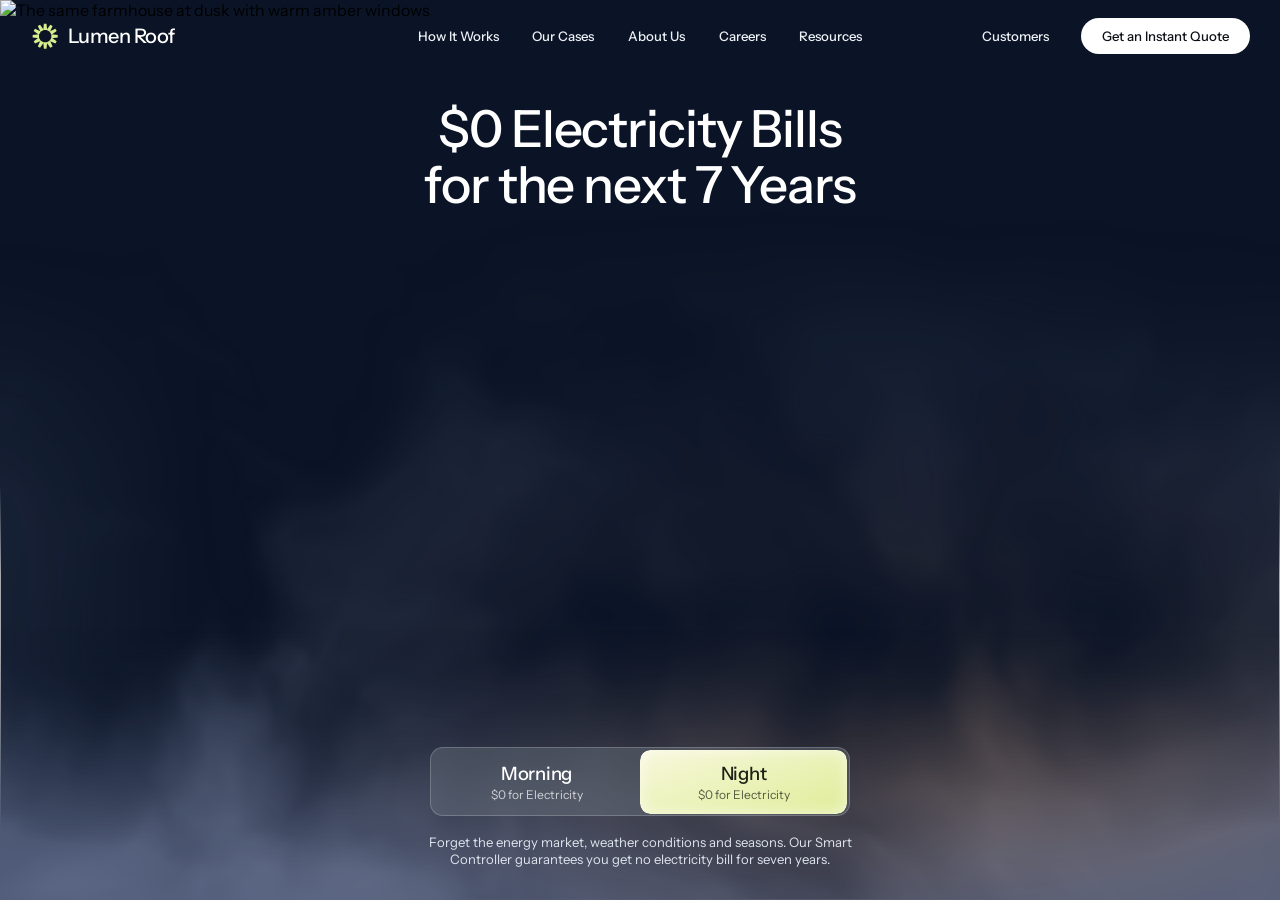
==== index.html @ 2eee6718 "Add Lumen Roof morning/night fog hero Co-Authored-By: Claude Opus 5.5 <noreply@anthropic.com> Claude" ====
<!doctype html>
<html lang="en">
<head>
<meta charset="utf-8">
<meta name="viewport" content="width=device-width,initial-scale=1">
<title>Lumen Roof</title>
<meta name="description" content="Forget the energy market, weather conditions and seasons. Our Smart Controller guarantees you get no electricity bill for seven years.">
<link rel="preconnect" href="https://fonts.googleapis.com">
<link rel="preconnect" href="https://fonts.gstatic.com" crossorigin>
<link href="https://fonts.googleapis.com/css2?family=Instrument+Sans:wght@400;500;600&display=swap" rel="stylesheet">
<style>
:root{
  --u:min(calc(100vw/1600),calc(100vh/900));
  --k:1;--k2:1;--dip:0;
  --ink:color-mix(in srgb,#14202f calc((1 - var(--k))*100%),#fff);
  --nav:color-mix(in srgb,#1b2736 calc((1 - var(--k))*100%),#eef1f6);
  --soft:color-mix(in srgb,#1b2736 calc((1 - var(--k))*100%),#dfe5ee);
}
*{box-sizing:border-box;margin:0;padding:0}
html,body{height:100%;background:#0b1426}
body{font-family:"Instrument Sans",system-ui,sans-serif;-webkit-font-smoothing:antialiased;overflow:hidden}
a{color:inherit;text-decoration:none}
button{font:inherit;color:inherit;background:none;border:0;cursor:pointer}
.hero{position:relative;height:100svh;min-height:520px;overflow:hidden;isolation:isolate;background:#0b1426}
.layer,.layer img{position:absolute;inset:0;width:100%;height:100%}
.layer img{display:block;object-fit:cover;object-position:50% 62%}
.sky img{filter:blur(calc(7*var(--u)));transform:scale(1.05)}
#skyN{opacity:var(--k)}
.home{will-change:transform;transform:translate3d(0,var(--sink,0px),0)}
.home .set{position:absolute;inset:0;visibility:hidden}
.home .set.is-on{visibility:visible}
.ground{-webkit-mask-image:linear-gradient(transparent 54%,#000 64%);mask-image:linear-gradient(transparent 54%,#000 64%)}
.tilt{position:absolute;inset:0;pointer-events:none;-webkit-backdrop-filter:blur(calc(9*var(--u)));backdrop-filter:blur(calc(9*var(--u)));-webkit-mask-image:linear-gradient(transparent 70%,#000 92%);mask-image:linear-gradient(transparent 70%,#000 92%)}
#fog{position:absolute;inset:0;width:100%;height:100%;pointer-events:none}
.ui{position:absolute;inset:0;z-index:2;display:flex;flex-direction:column;align-items:center;pointer-events:none}
.ui a,.ui button{pointer-events:auto}
.bar{width:100%;display:flex;align-items:center;padding:calc(22*var(--u)) calc(38*var(--u)) 0;color:var(--nav)}
.logo{display:flex;align-items:center;gap:calc(9*var(--u));font-size:calc(25*var(--u));font-weight:500;letter-spacing:-.025em;color:var(--ink);flex:1 1 0}
.logo svg{width:calc(38*var(--u));height:calc(38*var(--u));flex:none}
.links{display:flex;gap:calc(42*var(--u));list-style:none;font-size:calc(16.5*var(--u));font-weight:500;opacity:calc(1 - var(--dip)*.82)}
.side{flex:1 1 0;display:flex;align-items:center;justify-content:flex-end;gap:calc(40*var(--u));font-size:calc(16.5*var(--u));font-weight:500}
.side>a:first-child{opacity:calc(1 - var(--dip)*.82)}
.cta{display:inline-flex;align-items:center;height:calc(46*var(--u));padding:0 calc(26*var(--u));border-radius:99px;
  background:color-mix(in srgb,#0d1117 calc((1 - var(--k))*100%),#fff);color:color-mix(in srgb,#fff calc((1 - var(--k))*100%),#0d1117);opacity:calc(1 - var(--dip)*.62);transition:transform .25s}
.cta:hover{transform:translateY(-1px)}
h1{margin-top:calc(58*var(--u));text-align:center;font-size:calc(64*var(--u));line-height:1.09;font-weight:500;letter-spacing:-.022em;color:var(--ink)}
h1 span{display:block}
h1 .l1,h1 .y{opacity:calc(1 - var(--dip)*.8)}
h1 i{font-style:normal;color:color-mix(in srgb,#14202f calc((1 - var(--k2))*42%),color-mix(in srgb,#fff calc(var(--k2)*100%),#7c8794))}
h1 .y{display:inline}
.dock{margin-top:auto;padding-bottom:calc(40*var(--u));display:flex;flex-direction:column;align-items:center}
.toggle{position:relative;display:grid;grid-template-columns:1fr 1fr;width:calc(524*var(--u));height:calc(86*var(--u));padding:calc(2*var(--u));border-radius:calc(16*var(--u));overflow:hidden;
  background:rgba(120,132,140,.34);border:1px solid rgba(255,255,255,.2);-webkit-backdrop-filter:blur(calc(14*var(--u)));backdrop-filter:blur(calc(14*var(--u)))}
.toggle button{position:relative;display:flex;flex-direction:column;align-items:center;justify-content:center;gap:calc(3*var(--u));border-radius:calc(13*var(--u));color:#fff;overflow:hidden}
.toggle button:before{content:"";position:absolute;inset:0;border-radius:inherit;background:linear-gradient(160deg,#f7f8dc,#e2ee9f 90%);box-shadow:inset 0 0 calc(18*var(--u)) rgba(255,255,255,.65);opacity:var(--on)}
.toggle b,.toggle small{position:relative;color:color-mix(in srgb,#1c2316 calc(var(--on)*100%),#fff)}
.toggle b{font-size:calc(23*var(--u));font-weight:500;letter-spacing:-.012em}
.toggle small{font-size:calc(15*var(--u));opacity:.72}
.toggle button:focus-visible{outline:2px solid #fff;outline-offset:-4px}
#bm{--on:calc(1 - var(--k))}#bn{--on:var(--k)}
.cap{margin-top:calc(22*var(--u));text-align:center;font-size:calc(16.4*var(--u));line-height:1.3;color:var(--soft)}
@media (max-width:820px){
  :root{--u:1px}
  .bar{padding:16px 16px 0}
  .logo{font-size:21px}.logo svg{width:32px;height:32px}
  .links,.side>a:first-child{display:none}
  .cta{height:40px;padding:0 16px;font-size:14px}
  h1{margin-top:34px;padding:0 16px;font-size:clamp(34px,10.4vw,56px)}
  .layer img,.home .cut{object-position:72% 62%!important}
  .dock{width:100%;padding:0 16px 24px}
  .toggle{width:100%;max-width:440px;height:74px}
  .toggle b{font-size:19px}.toggle small{font-size:13px}
  .cap{font-size:14px;max-width:360px}
  .cap br{display:none}
}
</style>
</head>
<body>
<main class="hero">
  <div class="layer sky">
    <img id="skyM" alt="" src="https://images.higgs.ai/?default=1&amp;output=webp&amp;url=https%3A%2F%2Fd8j0ntlcm91z4.cloudfront.net%2Fuser_38xzZboKViGWJOttwIXH07lWA1P%2Fhf_20261102_040343_a73684b4-3f71-4613-a843-c8be80fb1211.png&amp;w=1600&amp;q=80">
    <img id="skyN" alt="" src="https://images.higgs.ai/?default=1&amp;output=webp&amp;url=https%3A%2F%2Fd8j0ntlcm91z4.cloudfront.net%2Fuser_38xzZboKViGWJOttwIXH07lWA1P%2Fhf_20261102_040308_f31964ab-ed8e-4ea4-90eb-3226c0859936.png&amp;w=1600&amp;q=80">
  </div>
  <div class="layer home">
    <div class="set" id="setM">
      <div class="layer ground"><img alt="" src="https://images.higgs.ai/?default=1&amp;output=webp&amp;url=https%3A%2F%2Fd8j0ntlcm91z4.cloudfront.net%2Fuser_38xzZboKViGWJOttwIXH07lWA1P%2Fhf_20261102_040259_1be34093-835e-4de4-b3a8-f875e6a74591.png&amp;w=2560&amp;q=85"></div>
      <img class="cut" alt="A charcoal farmhouse with solar panels in soft morning light" src="https://images.higgs.ai/?default=1&amp;output=webp&amp;url=https%3A%2F%2Fd8j0ntlcm91z4.cloudfront.net%2Fuser_38xzZboKViGWJOttwIXH07lWA1P%2Fhf_20261102_040416_e3b05fa4-cc80-4a43-afde-8a0a053933e9.png&amp;w=2560&amp;q=85" style="position:absolute;inset:0;width:100%;height:100%;object-fit:cover;object-position:50% 62%">
    </div>
    <div class="set is-on" id="setN">
      <div class="layer ground"><img alt="" src="https://images.higgs.ai/?default=1&amp;output=webp&amp;url=https%3A%2F%2Fd8j0ntlcm91z4.cloudfront.net%2Fuser_38xzZboKViGWJOttwIXH07lWA1P%2Fhf_20261102_040211_c8fd4865-285e-4c1f-8a37-4bfe0771357b.png&amp;w=2560&amp;q=85"></div>
      <img class="cut" alt="The same farmhouse at dusk with warm amber windows" src="https://images.higgs.ai/?default=1&amp;output=webp&amp;url=https%3A%2F%2Fd8j0ntlcm91z4.cloudfront.net%2Fuser_38xzZboKViGWJOttwIXH07lWA1P%2Fhf_20261102_040415_2ab95096-8c39-449f-b36c-17c2813815a4.png&amp;w=2560&amp;q=85" style="position:absolute;inset:0;width:100%;height:100%;object-fit:cover;object-position:50% 62%">
    </div>
  </div>
  <div class="tilt"></div>
  <canvas id="fog" aria-hidden="true"></canvas>
  <div class="ui">
    <header class="bar">
      <a class="logo" href="#" aria-label="Lumen Roof">
        <svg viewBox="0 0 40 40" aria-hidden="true"><g fill="color-mix(in srgb,#6d8f2a calc((1 - var(--k))*100%),#d8ee8e)"><circle cx="20" cy="20" r="0"/><path id="ray" d="M18.3 3.5h3.4l.9 8.4h-5.2Z"/><use href="#ray" transform="rotate(30 20 20)"/><use href="#ray" transform="rotate(60 20 20)"/><use href="#ray" transform="rotate(90 20 20)"/><use href="#ray" transform="rotate(120 20 20)"/><use href="#ray" transform="rotate(150 20 20)"/><use href="#ray" transform="rotate(180 20 20)"/><use href="#ray" transform="rotate(210 20 20)"/><use href="#ray" transform="rotate(240 20 20)"/><use href="#ray" transform="rotate(270 20 20)"/><use href="#ray" transform="rotate(300 20 20)"/><use href="#ray" transform="rotate(330 20 20)"/></g></svg>
        Lumen Roof
      </a>
      <ul class="links">
        <li><a href="#">How It Works</a></li><li><a href="#">Our Cases</a></li><li><a href="#">About Us</a></li><li><a href="#">Careers</a></li><li><a href="#">Resources</a></li>
      </ul>
      <div class="side"><a href="#">Customers</a><a class="cta" href="#">Get an Instant Quote</a></div>
    </header>
    <h1><span class="l1">$0 Electricity Bills</span><span><i>for the next</i> <span class="y">7 Years</span></span></h1>
    <div class="dock">
      <div class="toggle" role="group" aria-label="Time of day">
        <button id="bm" aria-pressed="false"><b>Morning</b><small>$0 for Electricity</small></button>
        <button id="bn" aria-pressed="true"><b>Night</b><small>$0 for Electricity</small></button>
      </div>
      <p class="cap">Forget the energy market, weather conditions and seasons. Our Smart<br>Controller guarantees you get no electricity bill for seven years.</p>
    </div>
  </div>
</main>
<script>
const root=document.documentElement.style,$=id=>document.getElementById(id);
const calm=matchMedia('(prefers-reduced-motion:reduce)').matches;
const SINK=240,RISE=820,DEPTH=.27;
const clamp=(x,a=0,b=1)=>Math.min(b,Math.max(a,x));
const smooth=(a,b,x)=>{x=clamp((x-a)/(b-a));return x*x*(3-2*x)};
let night=1,target=1,from=1,start=-1e9,queued=null,swapped=true,k=1,surge=0;

const cv=$('fog'),gl=cv.getContext('webgl2',{alpha:true,premultipliedAlpha:true,antialias:false});
let U={};
if(gl){
  const vs=`#version 300 es
  void main(){vec2 p=vec2((gl_VertexID<<1)&2,gl_VertexID&2);gl_Position=vec4(p*2.-1.,0,1);}`;
  const fs=`#version 300 es
  precision highp float;
  uniform vec2 R;uniform float T,S,K;out vec4 O;
  float h(vec2 p){p=fract(p*vec2(123.34,456.21));p+=dot(p,p+45.32);return fract(p.x*p.y);}
  float n(vec2 p){vec2 i=floor(p),f=fract(p);f=f*f*(3.-2.*f);
    return mix(mix(h(i),h(i+vec2(1,0)),f.x),mix(h(i+vec2(0,1)),h(i+vec2(1,1)),f.x),f.y);}
  float fbm(vec2 p){float a=.5,s=0.;mat2 m=mat2(1.6,1.2,-1.2,1.6);p=mat2(.8,.6,-.6,.8)*p+5.3;for(int i=0;i<5;i++){s+=a*n(p);p=m*p;a*=.5;}return s;}
  void main(){
    vec2 uv=gl_FragCoord.xy/R;uv.y=1.-uv.y;
    float asp=R.x/R.y;vec2 p=vec2(uv.x*asp,uv.y);
    float t=T*.05;
    vec2 w=vec2(fbm(p*1.3+vec2(t,-t*.6)),fbm(p*1.3+vec2(-t*.8,t)+7.));
    float d=fbm(p*1.9+w*1.7+vec2(t*1.6,-t*1.1+S*.5));
    float e=fbm(p*.9-w+vec2(-t,t*.5)+3.);
    float low=smooth2(.70,1.04,uv.y+(d-.5)*.34);
    float side=smooth2(.2,.0,uv.x+(e-.5)*.28)+smooth2(.8,1.,uv.x+(e-.5)*.28);
    side*=smooth2(.25,.6,uv.y)*.2;
    float wisps=smooth2(.5,.78,d)*smooth2(.22,.5,uv.y)*smooth2(.86,.6,uv.y)*.18;
    float rest=clamp(low+side+wisps,0.,1.);
    float front=1.02-S*.68;
    float rise=smooth2(front-.02,front+.26,uv.y+(d-.5)*.5);
    float haze=S*(.3+.46*d);
    float a=clamp(max(rest,max(rise*.97,haze)),0.,1.);
    vec3 dayA=vec3(.97,.93,.84),dayB=vec3(.79,.78,.71);
    vec3 nitA=vec3(.40,.45,.57),nitB=vec3(.15,.19,.29);
    vec3 c=mix(mix(dayB,dayA,d*1.15),mix(nitB,nitA,d*1.1),K);
    float porch=exp(-dot((uv-vec2(.72,.74))*vec2(1.7,2.6),(uv-vec2(.72,.74))*vec2(1.7,2.6))*3.2);
    c=mix(c,vec3(.86,.55,.27),K*porch*.42*(1.-S));
    O=vec4(c*a,a);
  }`.replace(/smooth2/g,'smoothstep');
  const sh=(t,s)=>{const o=gl.createShader(t);gl.shaderSource(o,s);gl.compileShader(o);
    if(!gl.getShaderParameter(o,gl.COMPILE_STATUS))console.error(gl.getShaderInfoLog(o));return o};
  const pr=gl.createProgram();gl.attachShader(pr,sh(gl.VERTEX_SHADER,vs));gl.attachShader(pr,sh(gl.FRAGMENT_SHADER,fs));
  gl.linkProgram(pr);gl.useProgram(pr);
  for(const u of['R','T','S','K'])U[u]=gl.getUniformLocation(pr,u);
}
function size(){
  if(!gl)return;
  const w=Math.round(Math.min(innerWidth,960)),h=Math.round(w*innerHeight/innerWidth);
  if(cv.width!==w||cv.height!==h){cv.width=w;cv.height=h;gl.viewport(0,0,w,h)}
}
addEventListener('resize',size);size();

function show(n){
  $('setM').classList.toggle('is-on',!n);$('setN').classList.toggle('is-on',!!n);
}
function pick(n){
  if(n===target&&queued===null)return;
  $('bm').setAttribute('aria-pressed',!n);$('bn').setAttribute('aria-pressed',!!n);
  if(calm){target=night=n;k=n;show(n);return}
  if(animating)queued=n;else begin(n,clock);
}
let animating=false,clock=0;
function begin(n,now){target=n;from=k;start=now;swapped=false;animating=true}
$('bm').onclick=()=>pick(0);$('bn').onclick=()=>pick(1);

function frame(now){
  clock=now;
  const d=now-start;let y=0,s=0,dip=0,k2=k;
  if(animating){
    if(d<SINK){const x=d/SINK;y=x*x*(3-2*x)*DEPTH}
    else{
      if(!swapped){swapped=true;night=target;show(target)}
      const x=clamp((d-SINK)/RISE);y=Math.pow(1-x,3.4)*DEPTH;
    }
    s=smooth(0,SINK*.92,d)*(1-smooth(SINK+70,SINK+RISE*.92,d));
    dip=smooth(30,190,d)*(1-smooth(330,720,d));
    k=from+(target-from)*smooth(120,520,d);
    k2=from+(target-from)*smooth(340,760,d);
    if(d>=SINK+RISE){animating=false;k=k2=target;y=s=dip=0;if(queued!==null&&queued!==target){const q=queued;queued=null;begin(q,now)}else queued=null}
  }
  root.setProperty('--sink',(y*innerHeight).toFixed(1)+'px');
  root.setProperty('--k',k.toFixed(3));root.setProperty('--k2',k2.toFixed(3));root.setProperty('--dip',dip.toFixed(3));
  if(gl){gl.uniform2f(U.R,cv.width,cv.height);gl.uniform1f(U.T,now/1000);gl.uniform1f(U.S,s);gl.uniform1f(U.K,k);gl.drawArrays(gl.TRIANGLES,0,3)}
}
function loop(t){frame(t);requestAnimationFrame(loop)}
requestAnimationFrame(loop);
</script>
</body>
</html>
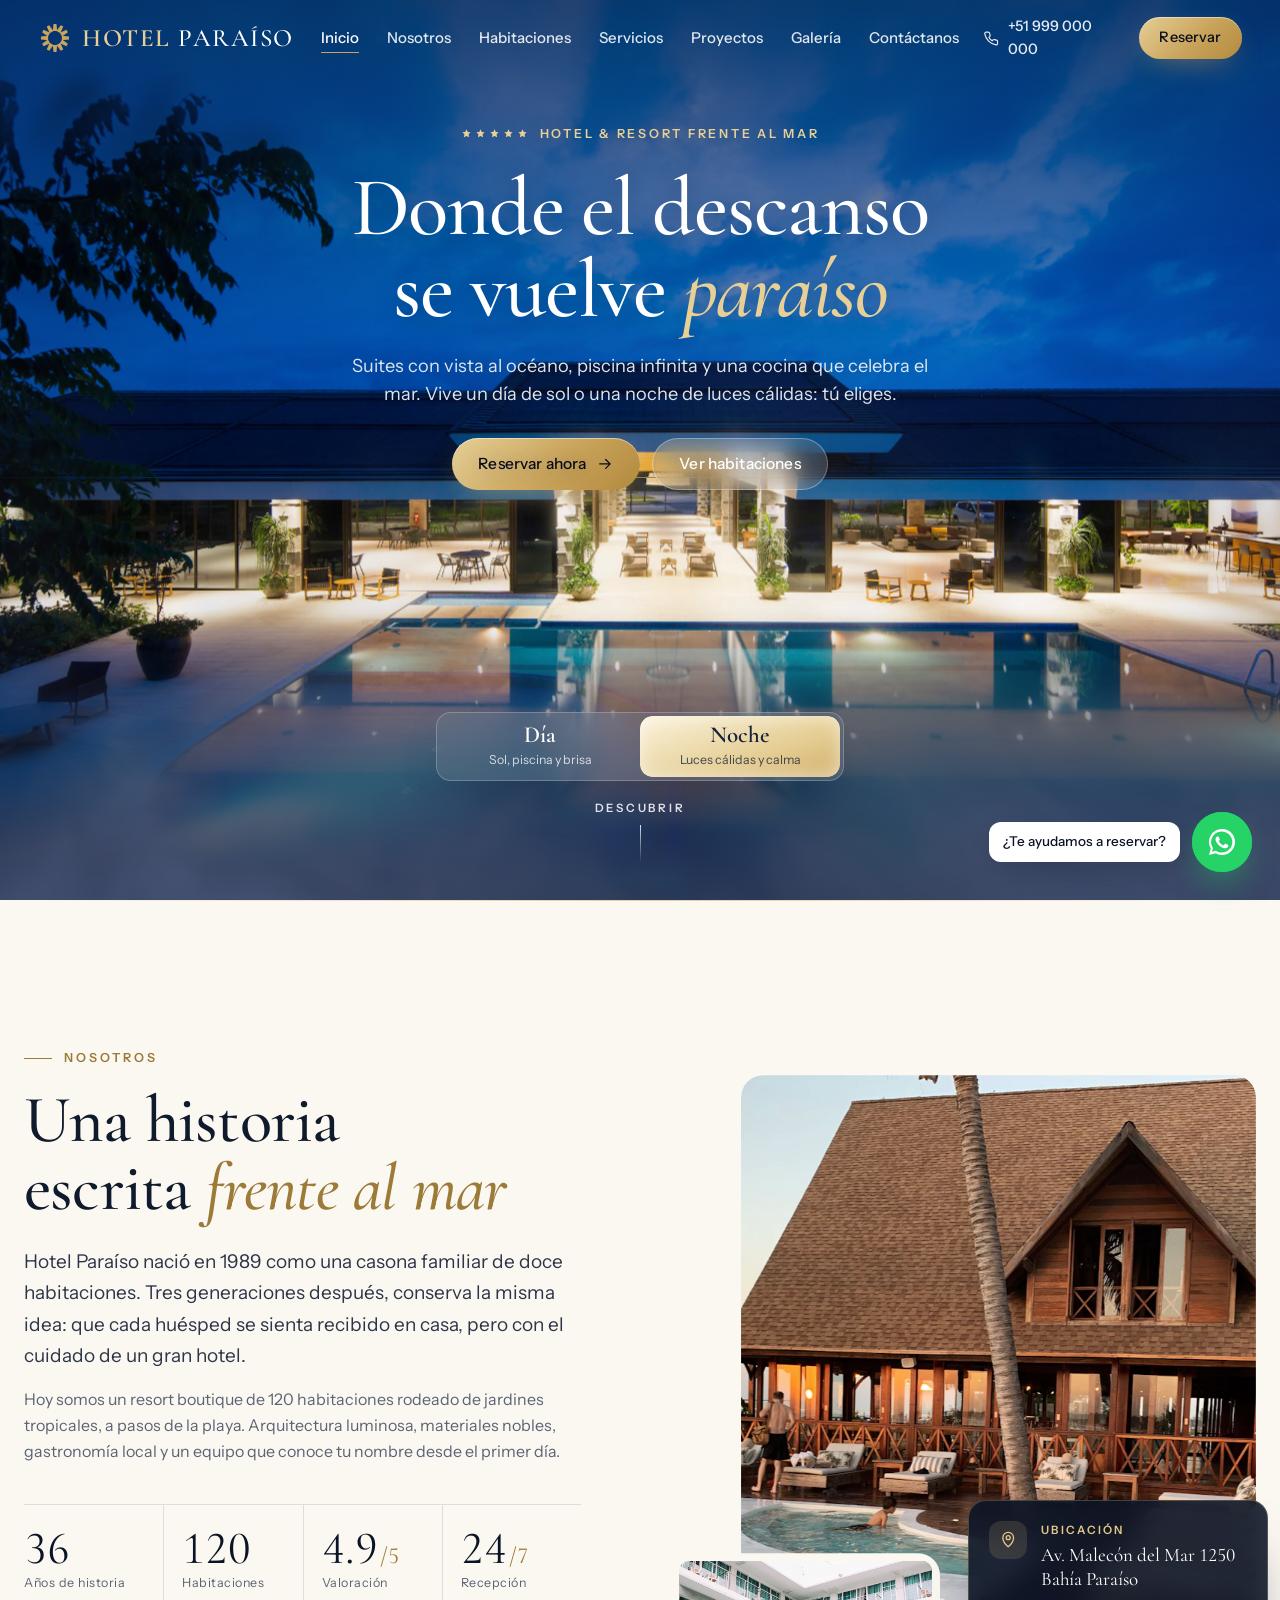
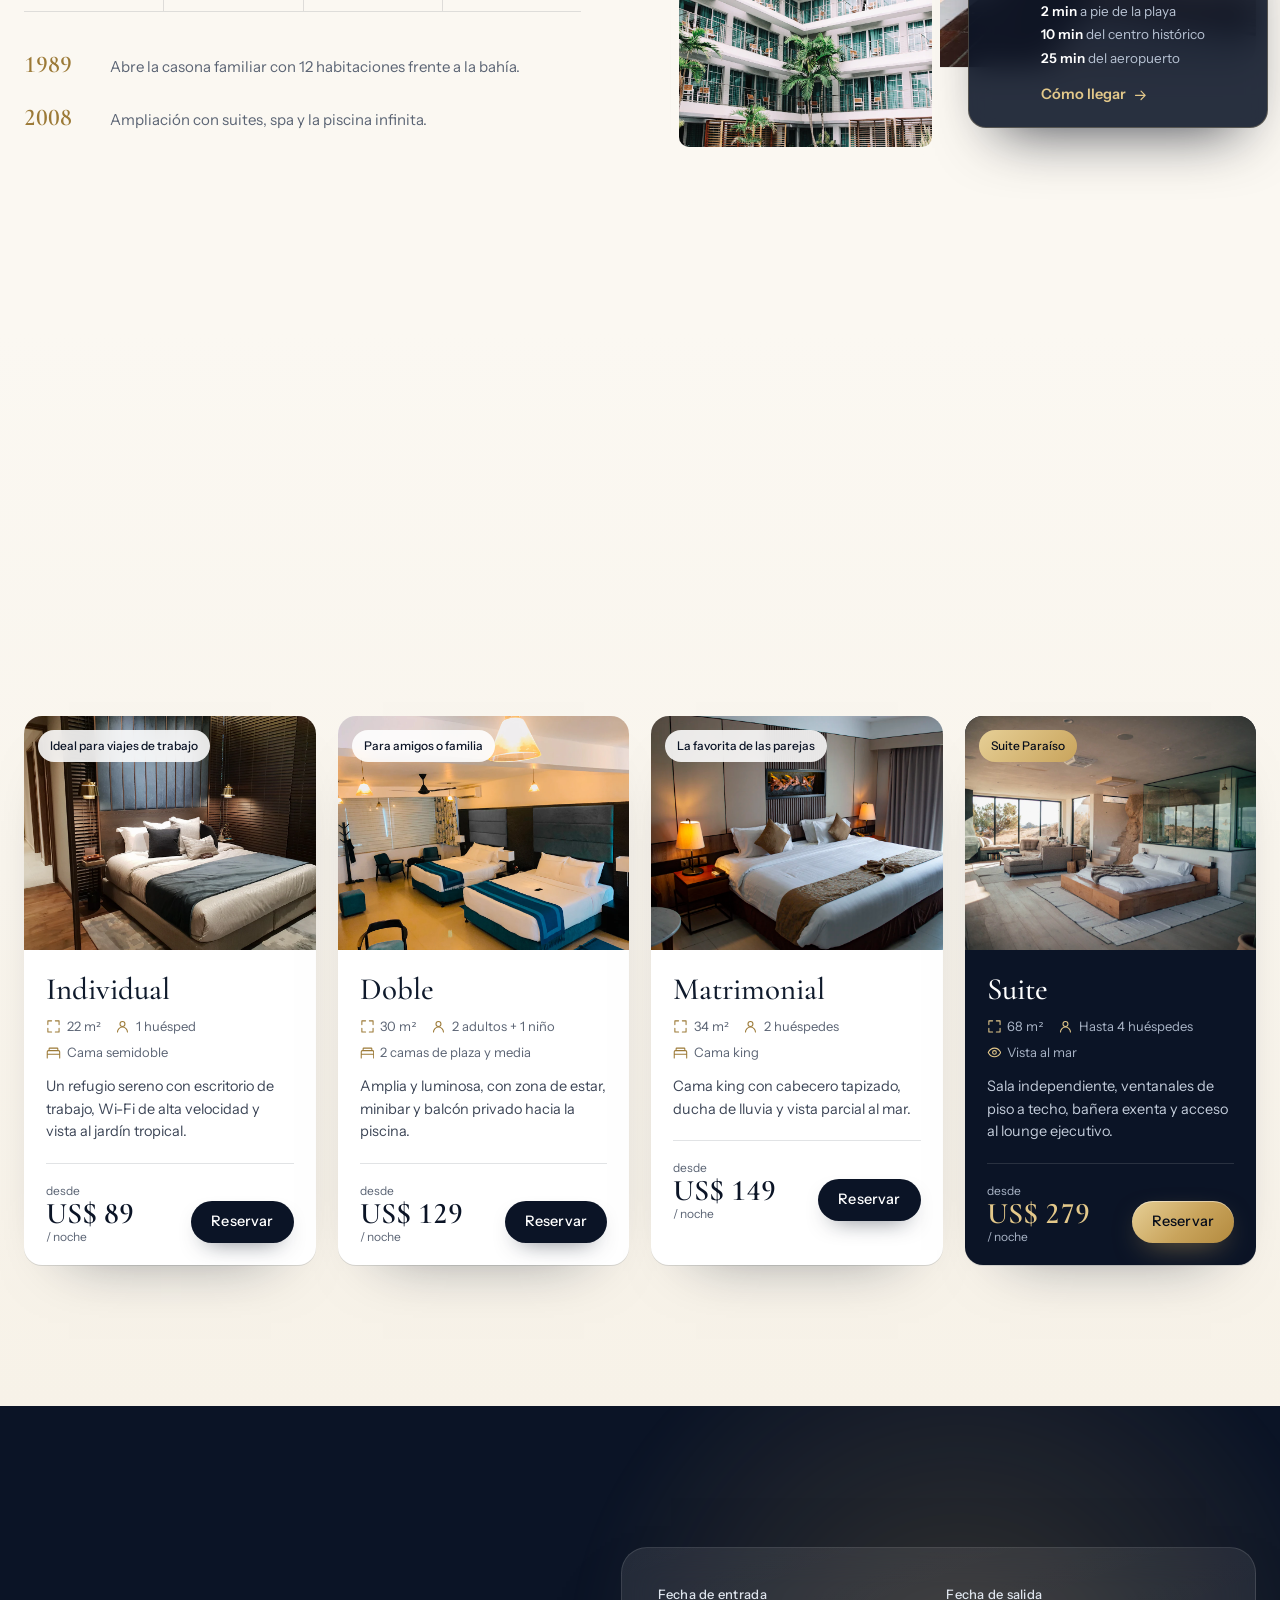
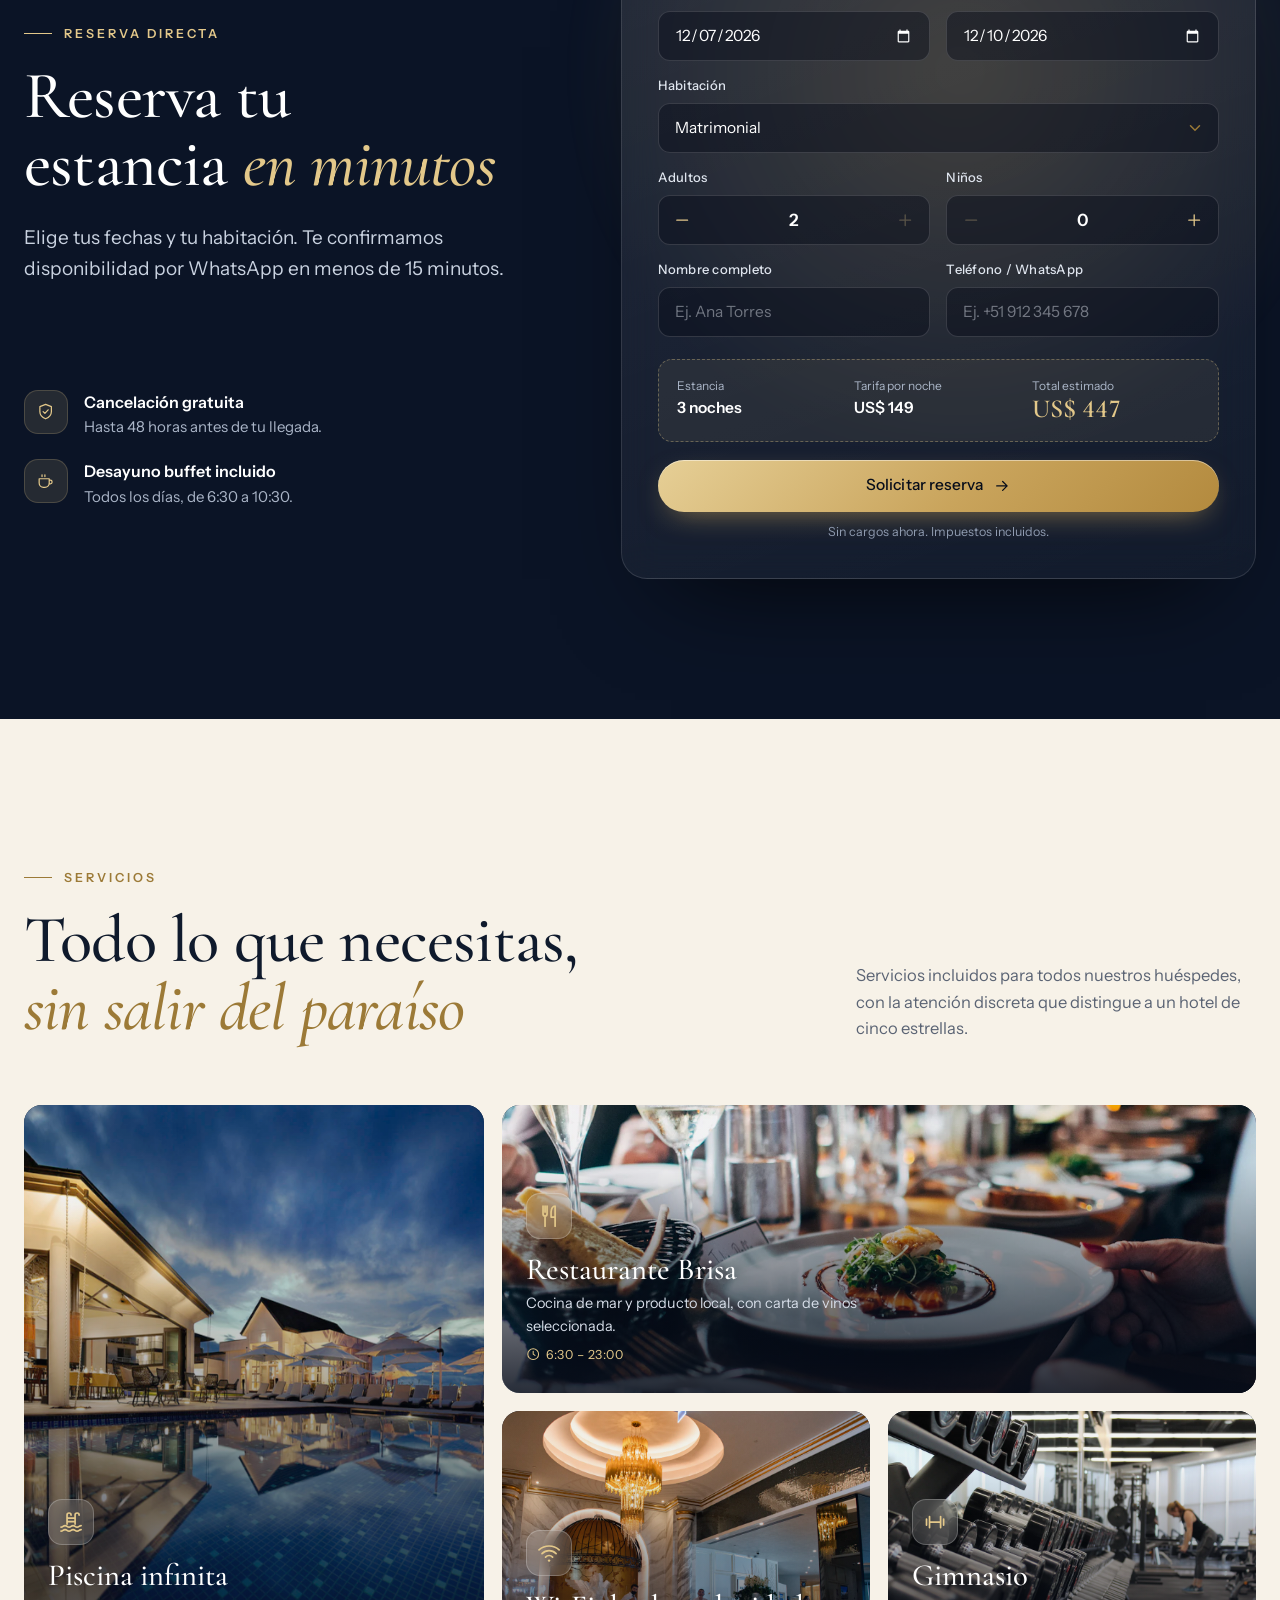
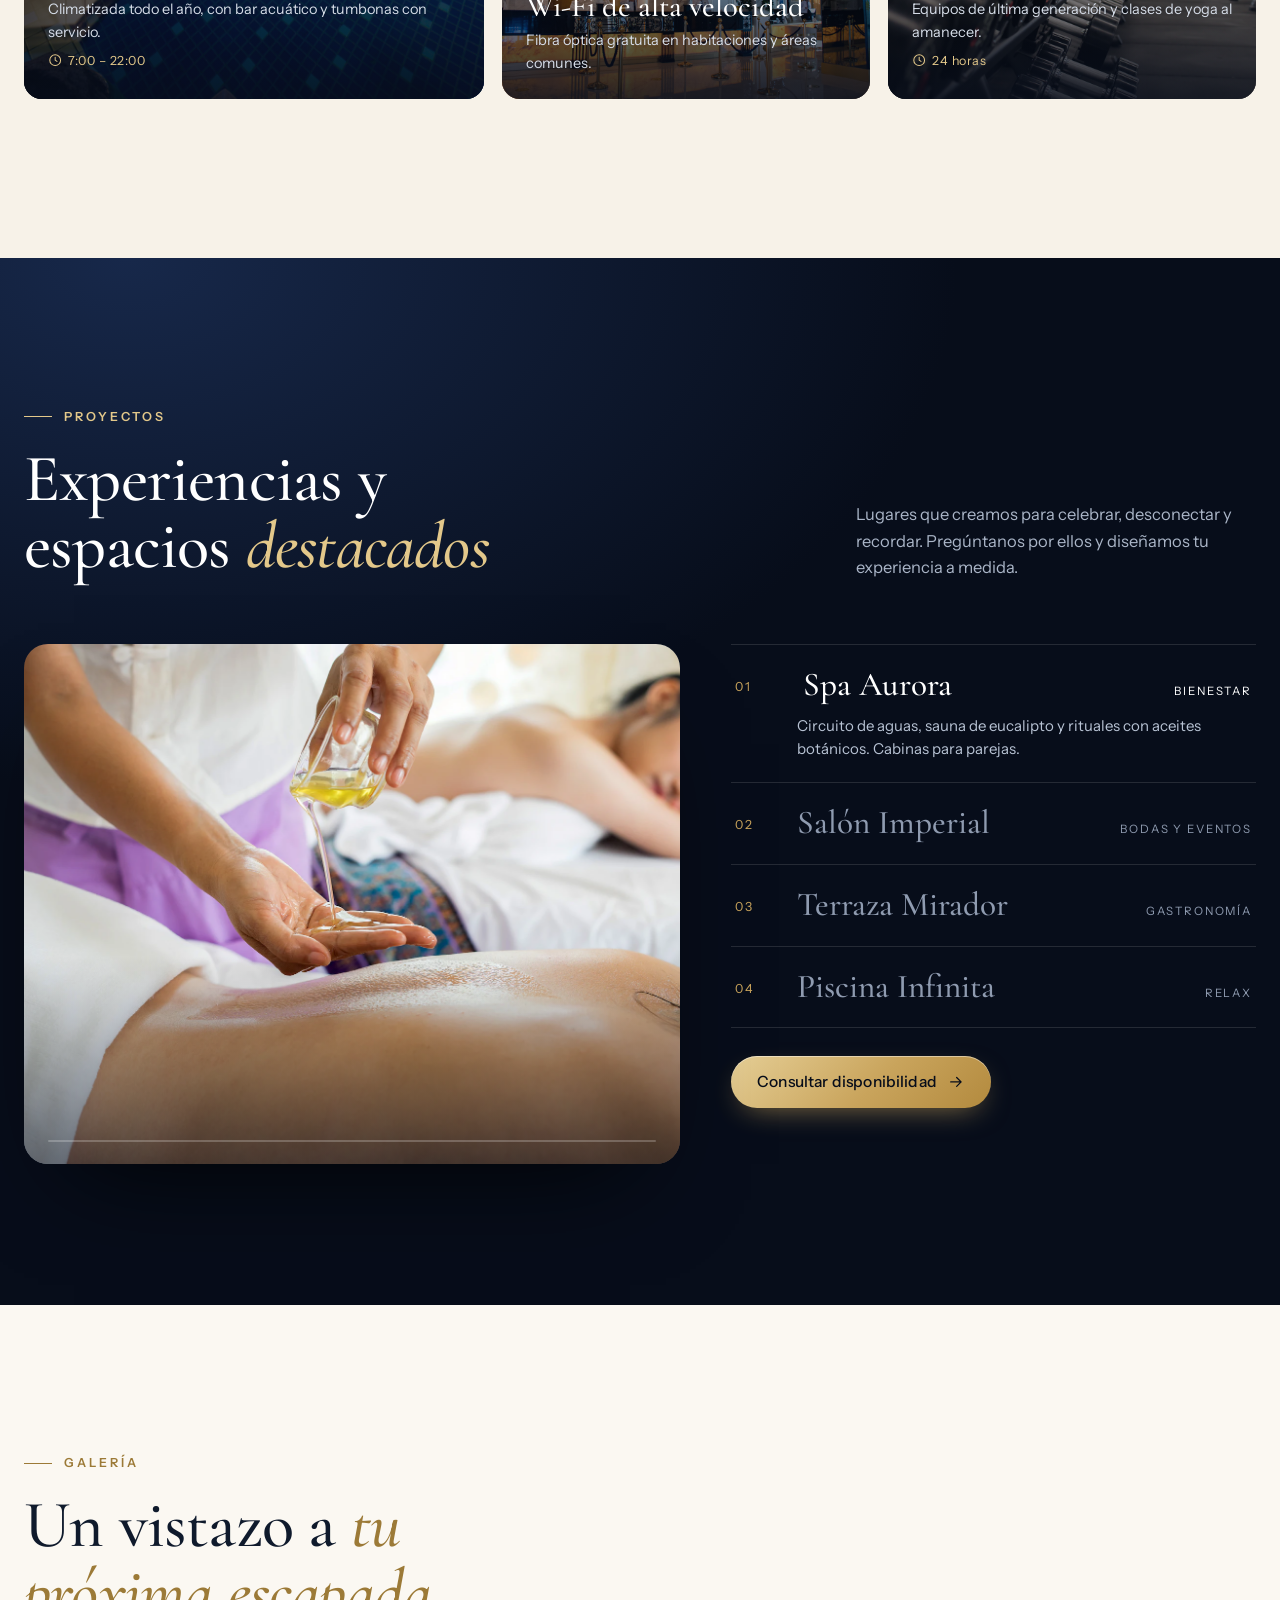
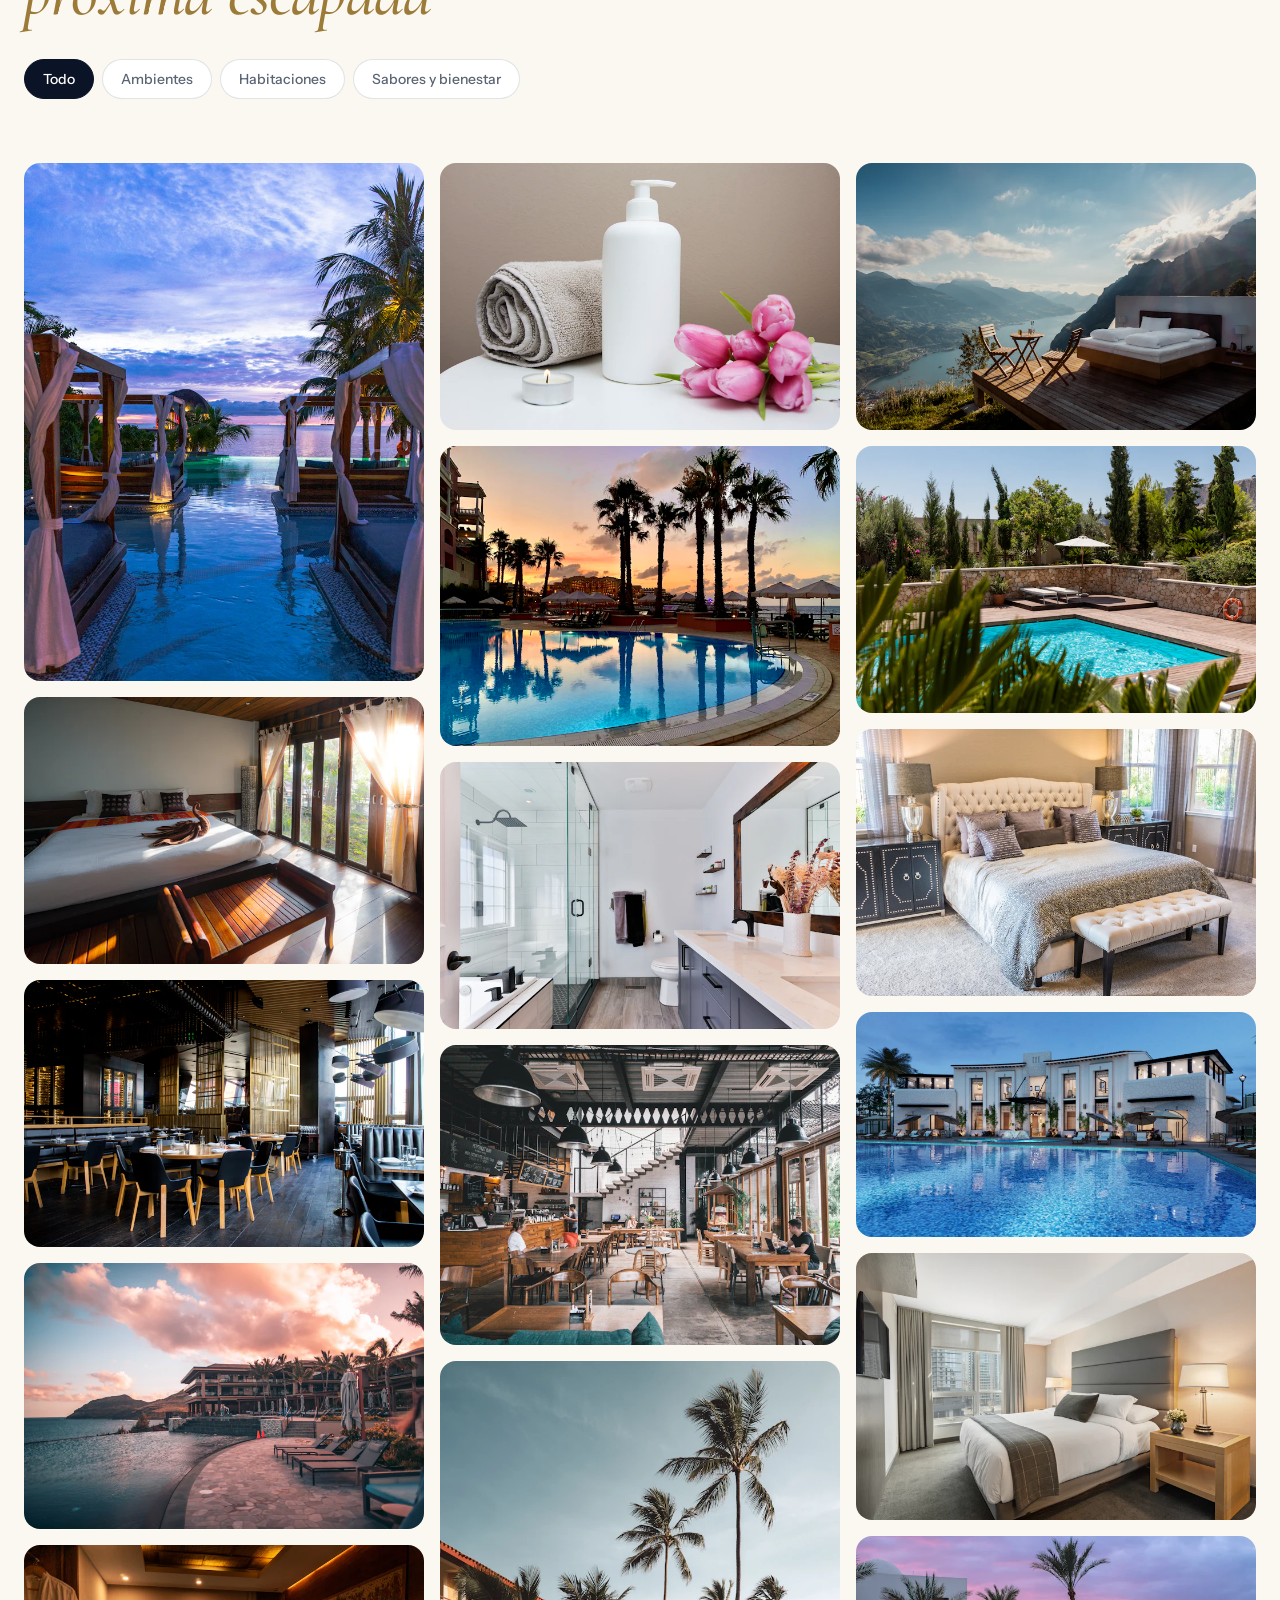
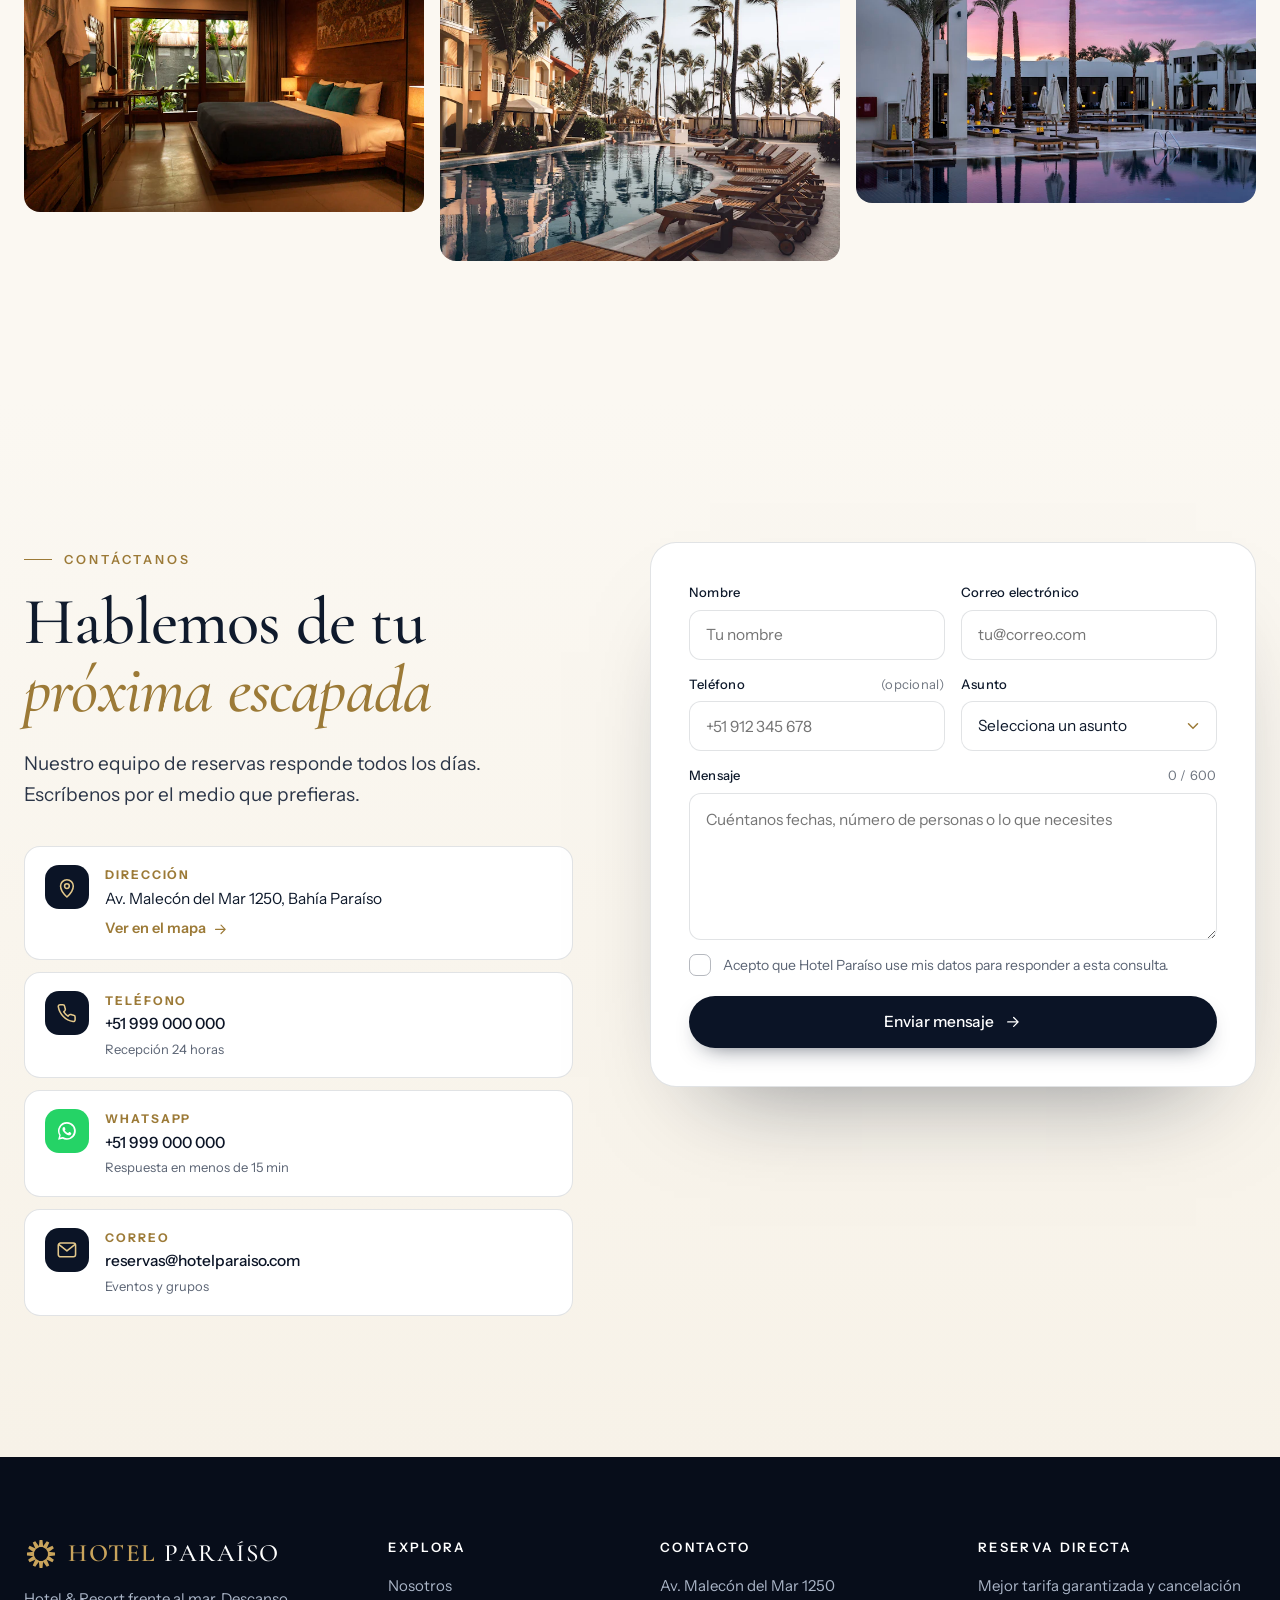
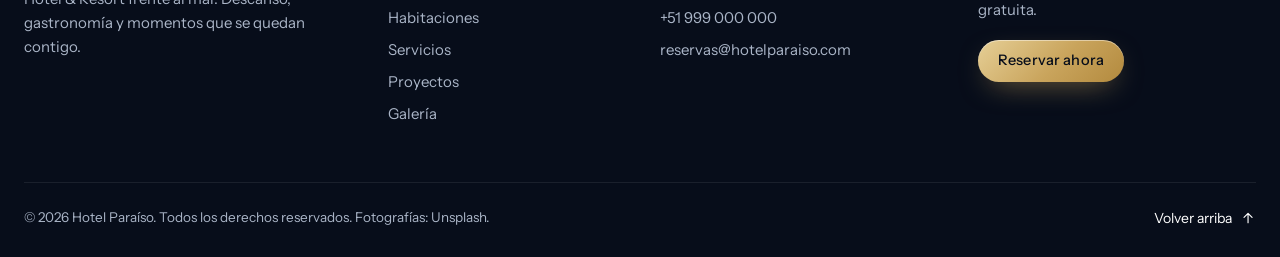
==== commit 6e95e7b2: "Convert Lumen Roof into the Hotel Paraíso website Keep the original page under lumen-roof/ and reuse" ====
--- a/index.html
+++ b/index.html
@@ -1,209 +1,484 @@
 <!doctype html>
-<html lang="en">
+<html lang="es">
 <head>
 <meta charset="utf-8">
-<meta name="viewport" content="width=device-width,initial-scale=1">
-<title>Lumen Roof</title>
-<meta name="description" content="Forget the energy market, weather conditions and seasons. Our Smart Controller guarantees you get no electricity bill for seven years.">
+<meta name="viewport" content="width=device-width,initial-scale=1,viewport-fit=cover">
+<title>Hotel Paraíso · Hotel & Resort frente al mar</title>
+<meta name="description" content="Hotel Paraíso: habitaciones y suites frente al mar, piscina infinita, spa, restaurante de autor y salones para eventos. Reserva directa con la mejor tarifa garantizada.">
+<meta name="theme-color" content="#0b1426">
+<link rel="icon" href="data:image/svg+xml,%3Csvg xmlns='http://www.w3.org/2000/svg' viewBox='0 0 40 40'%3E%3Crect width='40' height='40' rx='9' fill='%230b1426'/%3E%3Ccircle cx='20' cy='20' r='7' fill='%23d4b06a'/%3E%3C/svg%3E">
 <link rel="preconnect" href="https://fonts.googleapis.com">
 <link rel="preconnect" href="https://fonts.gstatic.com" crossorigin>
-<link href="https://fonts.googleapis.com/css2?family=Instrument+Sans:wght@400;500;600&display=swap" rel="stylesheet">
-<style>
-:root{
-  --u:min(calc(100vw/1600),calc(100vh/900));
-  --k:1;--k2:1;--dip:0;
-  --ink:color-mix(in srgb,#14202f calc((1 - var(--k))*100%),#fff);
-  --nav:color-mix(in srgb,#1b2736 calc((1 - var(--k))*100%),#eef1f6);
-  --soft:color-mix(in srgb,#1b2736 calc((1 - var(--k))*100%),#dfe5ee);
-}
-*{box-sizing:border-box;margin:0;padding:0}
-html,body{height:100%;background:#0b1426}
-body{font-family:"Instrument Sans",system-ui,sans-serif;-webkit-font-smoothing:antialiased;overflow:hidden}
-a{color:inherit;text-decoration:none}
-button{font:inherit;color:inherit;background:none;border:0;cursor:pointer}
-.hero{position:relative;height:100svh;min-height:520px;overflow:hidden;isolation:isolate;background:#0b1426}
-.layer,.layer img{position:absolute;inset:0;width:100%;height:100%}
-.layer img{display:block;object-fit:cover;object-position:50% 62%}
-.sky img{filter:blur(calc(7*var(--u)));transform:scale(1.05)}
-#skyN{opacity:var(--k)}
-.home{will-change:transform;transform:translate3d(0,var(--sink,0px),0)}
-.home .set{position:absolute;inset:0;visibility:hidden}
-.home .set.is-on{visibility:visible}
-.ground{-webkit-mask-image:linear-gradient(transparent 54%,#000 64%);mask-image:linear-gradient(transparent 54%,#000 64%)}
-.tilt{position:absolute;inset:0;pointer-events:none;-webkit-backdrop-filter:blur(calc(9*var(--u)));backdrop-filter:blur(calc(9*var(--u)));-webkit-mask-image:linear-gradient(transparent 70%,#000 92%);mask-image:linear-gradient(transparent 70%,#000 92%)}
-#fog{position:absolute;inset:0;width:100%;height:100%;pointer-events:none}
-.ui{position:absolute;inset:0;z-index:2;display:flex;flex-direction:column;align-items:center;pointer-events:none}
-.ui a,.ui button{pointer-events:auto}
-.bar{width:100%;display:flex;align-items:center;padding:calc(22*var(--u)) calc(38*var(--u)) 0;color:var(--nav)}
-.logo{display:flex;align-items:center;gap:calc(9*var(--u));font-size:calc(25*var(--u));font-weight:500;letter-spacing:-.025em;color:var(--ink);flex:1 1 0}
-.logo svg{width:calc(38*var(--u));height:calc(38*var(--u));flex:none}
-.links{display:flex;gap:calc(42*var(--u));list-style:none;font-size:calc(16.5*var(--u));font-weight:500;opacity:calc(1 - var(--dip)*.82)}
-.side{flex:1 1 0;display:flex;align-items:center;justify-content:flex-end;gap:calc(40*var(--u));font-size:calc(16.5*var(--u));font-weight:500}
-.side>a:first-child{opacity:calc(1 - var(--dip)*.82)}
-.cta{display:inline-flex;align-items:center;height:calc(46*var(--u));padding:0 calc(26*var(--u));border-radius:99px;
-  background:color-mix(in srgb,#0d1117 calc((1 - var(--k))*100%),#fff);color:color-mix(in srgb,#fff calc((1 - var(--k))*100%),#0d1117);opacity:calc(1 - var(--dip)*.62);transition:transform .25s}
-.cta:hover{transform:translateY(-1px)}
-h1{margin-top:calc(58*var(--u));text-align:center;font-size:calc(64*var(--u));line-height:1.09;font-weight:500;letter-spacing:-.022em;color:var(--ink)}
-h1 span{display:block}
-h1 .l1,h1 .y{opacity:calc(1 - var(--dip)*.8)}
-h1 i{font-style:normal;color:color-mix(in srgb,#14202f calc((1 - var(--k2))*42%),color-mix(in srgb,#fff calc(var(--k2)*100%),#7c8794))}
-h1 .y{display:inline}
-.dock{margin-top:auto;padding-bottom:calc(40*var(--u));display:flex;flex-direction:column;align-items:center}
-.toggle{position:relative;display:grid;grid-template-columns:1fr 1fr;width:calc(524*var(--u));height:calc(86*var(--u));padding:calc(2*var(--u));border-radius:calc(16*var(--u));overflow:hidden;
-  background:rgba(120,132,140,.34);border:1px solid rgba(255,255,255,.2);-webkit-backdrop-filter:blur(calc(14*var(--u)));backdrop-filter:blur(calc(14*var(--u)))}
-.toggle button{position:relative;display:flex;flex-direction:column;align-items:center;justify-content:center;gap:calc(3*var(--u));border-radius:calc(13*var(--u));color:#fff;overflow:hidden}
-.toggle button:before{content:"";position:absolute;inset:0;border-radius:inherit;background:linear-gradient(160deg,#f7f8dc,#e2ee9f 90%);box-shadow:inset 0 0 calc(18*var(--u)) rgba(255,255,255,.65);opacity:var(--on)}
-.toggle b,.toggle small{position:relative;color:color-mix(in srgb,#1c2316 calc(var(--on)*100%),#fff)}
-.toggle b{font-size:calc(23*var(--u));font-weight:500;letter-spacing:-.012em}
-.toggle small{font-size:calc(15*var(--u));opacity:.72}
-.toggle button:focus-visible{outline:2px solid #fff;outline-offset:-4px}
-#bm{--on:calc(1 - var(--k))}#bn{--on:var(--k)}
-.cap{margin-top:calc(22*var(--u));text-align:center;font-size:calc(16.4*var(--u));line-height:1.3;color:var(--soft)}
-@media (max-width:820px){
-  :root{--u:1px}
-  .bar{padding:16px 16px 0}
-  .logo{font-size:21px}.logo svg{width:32px;height:32px}
-  .links,.side>a:first-child{display:none}
-  .cta{height:40px;padding:0 16px;font-size:14px}
-  h1{margin-top:34px;padding:0 16px;font-size:clamp(34px,10.4vw,56px)}
-  .layer img,.home .cut{object-position:72% 62%!important}
-  .dock{width:100%;padding:0 16px 24px}
-  .toggle{width:100%;max-width:440px;height:74px}
-  .toggle b{font-size:19px}.toggle small{font-size:13px}
-  .cap{font-size:14px;max-width:360px}
-  .cap br{display:none}
-}
-</style>
+<link href="https://fonts.googleapis.com/css2?family=Cormorant+Garamond:ital,wght@0,400;0,500;0,600;1,400;1,500&family=Instrument+Sans:wght@400;500;600&display=swap" rel="stylesheet">
+<link rel="preload" as="image" href="assets/img/hero-noche.webp">
+<link rel="preload" as="image" href="assets/img/hero-dia.webp">
+<link rel="stylesheet" href="css/styles.css">
+<script>document.documentElement.classList.add('js')</script>
 </head>
 <body>
-<main class="hero">
-  <div class="layer sky">
-    <img id="skyM" alt="" src="https://images.higgs.ai/?default=1&amp;output=webp&amp;url=https%3A%2F%2Fd8j0ntlcm91z4.cloudfront.net%2Fuser_38xzZboKViGWJOttwIXH07lWA1P%2Fhf_20261102_040343_a73684b4-3f71-4613-a843-c8be80fb1211.png&amp;w=1600&amp;q=80">
-    <img id="skyN" alt="" src="https://images.higgs.ai/?default=1&amp;output=webp&amp;url=https%3A%2F%2Fd8j0ntlcm91z4.cloudfront.net%2Fuser_38xzZboKViGWJOttwIXH07lWA1P%2Fhf_20261102_040308_f31964ab-ed8e-4ea4-90eb-3226c0859936.png&amp;w=1600&amp;q=80">
+
+<!-- Iconos (sprite SVG) -->
+<svg width="0" height="0" style="position:absolute" aria-hidden="true">
+  <defs>
+    <symbol id="i-sun" viewBox="0 0 40 40"><g fill="currentColor"><path id="ray" d="M18.3 3.5h3.4l.9 8.4h-5.2Z"/><use href="#ray" transform="rotate(30 20 20)"/><use href="#ray" transform="rotate(60 20 20)"/><use href="#ray" transform="rotate(90 20 20)"/><use href="#ray" transform="rotate(120 20 20)"/><use href="#ray" transform="rotate(150 20 20)"/><use href="#ray" transform="rotate(180 20 20)"/><use href="#ray" transform="rotate(210 20 20)"/><use href="#ray" transform="rotate(240 20 20)"/><use href="#ray" transform="rotate(270 20 20)"/><use href="#ray" transform="rotate(300 20 20)"/><use href="#ray" transform="rotate(330 20 20)"/></g></symbol>
+    <symbol id="i-pool" viewBox="0 0 24 24"><path d="M2 17c2 0 2-1.5 4-1.5S8 17 10 17s2-1.5 4-1.5 2 1.5 4 1.5 2-1.5 4-1.5M2 21c2 0 2-1.5 4-1.5S8 21 10 21s2-1.5 4-1.5 2 1.5 4 1.5 2-1.5 4-1.5M8 14V5a2 2 0 0 1 4 0M16 14V5a2 2 0 0 1 4 0M8 8h8M8 11.5h8"/></symbol>
+    <symbol id="i-dining" viewBox="0 0 24 24"><path d="M6 2v8a2 2 0 0 0 2 2v10M10 2v8a2 2 0 0 1-2 2M8 2v6M18 22V2c-2.2 0-4 2.7-4 6v5h4"/></symbol>
+    <symbol id="i-wifi" viewBox="0 0 24 24"><path d="M2 8.8a15 15 0 0 1 20 0M5 12.5a10 10 0 0 1 14 0M8.5 16a5 5 0 0 1 7 0"/><circle cx="12" cy="19.5" r="1.2" fill="currentColor" stroke="none"/></symbol>
+    <symbol id="i-gym" viewBox="0 0 24 24"><path d="M6.5 6.5v11M17.5 6.5v11M3.5 9v6M20.5 9v6M6.5 12h11"/></symbol>
+    <symbol id="i-parking" viewBox="0 0 24 24"><rect x="3" y="3" width="18" height="18" rx="4"/><path d="M9.5 17V7h3.8a3 3 0 0 1 0 6H9.5"/></symbol>
+    <symbol id="i-bed" viewBox="0 0 24 24"><path d="M2 19v-8a2 2 0 0 1 2-2h16a2 2 0 0 1 2 2v8M2 15h20M5 9V6a1 1 0 0 1 1-1h12a1 1 0 0 1 1 1v3M2 19v2M22 19v2"/></symbol>
+    <symbol id="i-user" viewBox="0 0 24 24"><circle cx="12" cy="8" r="4"/><path d="M4 21a8 8 0 0 1 16 0"/></symbol>
+    <symbol id="i-area" viewBox="0 0 24 24"><path d="M3 9V3h6M21 9V3h-6M3 15v6h6M21 15v6h-6"/></symbol>
+    <symbol id="i-view" viewBox="0 0 24 24"><path d="M2 12s3.6-7 10-7 10 7 10 7-3.6 7-10 7S2 12 2 12Z"/><circle cx="12" cy="12" r="3"/></symbol>
+    <symbol id="i-pin" viewBox="0 0 24 24"><path d="M12 22s7-6.2 7-12a7 7 0 0 0-14 0c0 5.8 7 12 7 12Z"/><circle cx="12" cy="10" r="2.6"/></symbol>
+    <symbol id="i-phone" viewBox="0 0 24 24"><path d="M21 16.5v3a2 2 0 0 1-2.2 2A19.8 19.8 0 0 1 2.5 5.2 2 2 0 0 1 4.5 3h3a2 2 0 0 1 2 1.7c.1 1 .4 1.9.7 2.8a2 2 0 0 1-.5 2.1L8.5 10.8a16 16 0 0 0 4.7 4.7l1.2-1.2a2 2 0 0 1 2.1-.5c.9.3 1.8.6 2.8.7a2 2 0 0 1 1.7 2Z"/></symbol>
+    <symbol id="i-mail" viewBox="0 0 24 24"><rect x="2.5" y="4.5" width="19" height="15" rx="2.5"/><path d="m3 6 9 7 9-7"/></symbol>
+    <symbol id="i-clock" viewBox="0 0 24 24"><circle cx="12" cy="12" r="9"/><path d="M12 7v5l3 2"/></symbol>
+    <symbol id="i-arrow" viewBox="0 0 24 24"><path d="M5 12h14M13 6l6 6-6 6"/></symbol>
+    <symbol id="i-close" viewBox="0 0 24 24"><path d="M6 6l12 12M18 6 6 18"/></symbol>
+    <symbol id="i-left" viewBox="0 0 24 24"><path d="m15 5-7 7 7 7"/></symbol>
+    <symbol id="i-right" viewBox="0 0 24 24"><path d="m9 5 7 7-7 7"/></symbol>
+    <symbol id="i-check" viewBox="0 0 24 24"><path d="m4.5 12.5 5 5 10-11"/></symbol>
+    <symbol id="i-plus" viewBox="0 0 24 24"><path d="M12 5v14M5 12h14"/></symbol>
+    <symbol id="i-minus" viewBox="0 0 24 24"><path d="M5 12h14"/></symbol>
+    <symbol id="i-expand" viewBox="0 0 24 24"><path d="M15 3h6v6M9 21H3v-6M21 3l-7 7M3 21l7-7"/></symbol>
+    <symbol id="i-shield" viewBox="0 0 24 24"><path d="M12 22s8-3.5 8-10V5l-8-3-8 3v7c0 6.5 8 10 8 10Z"/><path d="m8.5 12 2.5 2.5 4.5-5"/></symbol>
+    <symbol id="i-coffee" viewBox="0 0 24 24"><path d="M3 8h14v6a6 6 0 0 1-6 6H9a6 6 0 0 1-6-6V8ZM17 10h1.5a2.5 2.5 0 0 1 0 5H17M7 2.5v2.5M11 2.5v2.5"/></symbol>
+    <symbol id="i-tag" viewBox="0 0 24 24"><path d="M3 12V4a1 1 0 0 1 1-1h8l9 9-9 9-9-9Z"/><circle cx="7.5" cy="7.5" r="1.4"/></symbol>
+    <symbol id="i-star" viewBox="0 0 24 24"><path fill="currentColor" stroke="none" d="m12 2.8 2.8 5.8 6.3.9-4.6 4.4 1.1 6.3L12 17.2l-5.6 3 1.1-6.3-4.6-4.4 6.3-.9Z"/></symbol>
+    <symbol id="i-whatsapp" viewBox="0 0 32 32"><path fill="currentColor" stroke="none" d="M16 3a13 13 0 0 0-11.2 19.6L3 29l6.6-1.7A13 13 0 1 0 16 3Zm0 23.6c-2 0-4-.6-5.7-1.6l-.4-.2-3.9 1 1-3.8-.3-.4A10.6 10.6 0 1 1 16 26.6Zm5.8-7.9c-.3-.2-1.9-.9-2.2-1s-.5-.2-.7.2l-1 1.2c-.2.2-.4.2-.7.1a8.7 8.7 0 0 1-4.3-3.8c-.3-.6.3-.5.9-1.6.1-.2 0-.4 0-.5l-1-2.4c-.3-.6-.5-.5-.7-.5h-.6a1.2 1.2 0 0 0-.9.4 3.6 3.6 0 0 0-1.1 2.7 6.3 6.3 0 0 0 1.3 3.3c.2.2 2.2 3.4 5.3 4.7 2 .8 2.8.9 3.8.8.6-.1 1.9-.8 2.2-1.5s.3-1.4.2-1.5-.3-.2-.5-.3Z"/></symbol>
+  </defs>
+</svg>
+
+<a class="skip" href="#nosotros">Saltar al contenido</a>
+
+<!-- ============ NAVEGACIÓN ============ -->
+<header class="header" id="header">
+  <a class="brand" href="#inicio" aria-label="Hotel Paraíso, ir al inicio">
+    <svg class="brand-mark" aria-hidden="true"><use href="#i-sun"/></svg>
+    <span class="brand-word"><b>Hotel</b> Paraíso</span>
+  </a>
+  <nav class="nav" aria-label="Principal">
+    <ul class="nav-links">
+      <li><a href="#inicio">Inicio</a></li>
+      <li><a href="#nosotros">Nosotros</a></li>
+      <li><a href="#habitaciones">Habitaciones</a></li>
+      <li><a href="#servicios">Servicios</a></li>
+      <li><a href="#proyectos">Proyectos</a></li>
+      <li><a href="#galeria">Galería</a></li>
+      <li><a href="#contacto">Contáctanos</a></li>
+    </ul>
+  </nav>
+  <div class="header-side">
+    <a class="header-phone" data-hotel-href="tel" href="#contacto"><svg class="ico" aria-hidden="true"><use href="#i-phone"/></svg><span data-hotel="telefono">Teléfono</span></a>
+    <a class="btn btn-gold btn-sm" href="#reservar">Reservar</a>
+    <button class="burger" id="burger" aria-label="Abrir menú" aria-expanded="false" aria-controls="mobile-menu"><span></span><span></span></button>
+  </div>
+</header>
+
+<div class="mobile-menu" id="mobile-menu" hidden>
+  <nav aria-label="Menú móvil">
+    <ol>
+      <li><a href="#inicio"><i>01</i>Inicio</a></li>
+      <li><a href="#nosotros"><i>02</i>Nosotros</a></li>
+      <li><a href="#habitaciones"><i>03</i>Habitaciones</a></li>
+      <li><a href="#servicios"><i>04</i>Servicios</a></li>
+      <li><a href="#proyectos"><i>05</i>Proyectos</a></li>
+      <li><a href="#galeria"><i>06</i>Galería</a></li>
+      <li><a href="#contacto"><i>07</i>Contáctanos</a></li>
+    </ol>
+  </nav>
+  <div class="mobile-menu-foot">
+    <a class="btn btn-gold" href="#reservar">Reservar ahora</a>
+    <a class="btn btn-ghost-light" data-hotel-href="tel" href="#contacto"><svg class="ico" aria-hidden="true"><use href="#i-phone"/></svg><span data-hotel="telefono">Llamar</span></a>
+  </div>
+</div>
+
+<main>
+<!-- ============ 1. INICIO (hero día / noche con niebla) ============ -->
+<section class="hero" id="inicio" aria-label="Inicio">
+  <div class="layer sky" aria-hidden="true">
+    <img id="skyD" src="assets/img/sky-dia.webp" alt="">
+    <img id="skyN" src="assets/img/sky-noche.webp" alt="">
   </div>
   <div class="layer home">
-    <div class="set" id="setM">
-      <div class="layer ground"><img alt="" src="https://images.higgs.ai/?default=1&amp;output=webp&amp;url=https%3A%2F%2Fd8j0ntlcm91z4.cloudfront.net%2Fuser_38xzZboKViGWJOttwIXH07lWA1P%2Fhf_20261102_040259_1be34093-835e-4de4-b3a8-f875e6a74591.png&amp;w=2560&amp;q=85"></div>
-      <img class="cut" alt="A charcoal farmhouse with solar panels in soft morning light" src="https://images.higgs.ai/?default=1&amp;output=webp&amp;url=https%3A%2F%2Fd8j0ntlcm91z4.cloudfront.net%2Fuser_38xzZboKViGWJOttwIXH07lWA1P%2Fhf_20261102_040416_e3b05fa4-cc80-4a43-afde-8a0a053933e9.png&amp;w=2560&amp;q=85" style="position:absolute;inset:0;width:100%;height:100%;object-fit:cover;object-position:50% 62%">
-    </div>
-    <div class="set is-on" id="setN">
-      <div class="layer ground"><img alt="" src="https://images.higgs.ai/?default=1&amp;output=webp&amp;url=https%3A%2F%2Fd8j0ntlcm91z4.cloudfront.net%2Fuser_38xzZboKViGWJOttwIXH07lWA1P%2Fhf_20261102_040211_c8fd4865-285e-4c1f-8a37-4bfe0771357b.png&amp;w=2560&amp;q=85"></div>
-      <img class="cut" alt="The same farmhouse at dusk with warm amber windows" src="https://images.higgs.ai/?default=1&amp;output=webp&amp;url=https%3A%2F%2Fd8j0ntlcm91z4.cloudfront.net%2Fuser_38xzZboKViGWJOttwIXH07lWA1P%2Fhf_20261102_040415_2ab95096-8c39-449f-b36c-17c2813815a4.png&amp;w=2560&amp;q=85" style="position:absolute;inset:0;width:100%;height:100%;object-fit:cover;object-position:50% 62%">
-    </div>
-  </div>
-  <div class="tilt"></div>
+    <div class="set" id="setD"><img class="photo" src="assets/img/hero-dia.webp" alt="Piscina del Hotel Paraíso rodeada de palmeras y montañas a plena luz del día" fetchpriority="high"></div>
+    <div class="set is-on" id="setN"><img class="photo photo-n" src="assets/img/hero-noche.webp" alt="El Hotel Paraíso iluminado al anochecer, con la piscina y el lobby encendidos" fetchpriority="high"></div>
+  </div>
+  <div class="layer veil" aria-hidden="true"></div>
+  <div class="tilt" aria-hidden="true"></div>
   <canvas id="fog" aria-hidden="true"></canvas>
-  <div class="ui">
-    <header class="bar">
-      <a class="logo" href="#" aria-label="Lumen Roof">
-        <svg viewBox="0 0 40 40" aria-hidden="true"><g fill="color-mix(in srgb,#6d8f2a calc((1 - var(--k))*100%),#d8ee8e)"><circle cx="20" cy="20" r="0"/><path id="ray" d="M18.3 3.5h3.4l.9 8.4h-5.2Z"/><use href="#ray" transform="rotate(30 20 20)"/><use href="#ray" transform="rotate(60 20 20)"/><use href="#ray" transform="rotate(90 20 20)"/><use href="#ray" transform="rotate(120 20 20)"/><use href="#ray" transform="rotate(150 20 20)"/><use href="#ray" transform="rotate(180 20 20)"/><use href="#ray" transform="rotate(210 20 20)"/><use href="#ray" transform="rotate(240 20 20)"/><use href="#ray" transform="rotate(270 20 20)"/><use href="#ray" transform="rotate(300 20 20)"/><use href="#ray" transform="rotate(330 20 20)"/></g></svg>
-        Lumen Roof
-      </a>
-      <ul class="links">
-        <li><a href="#">How It Works</a></li><li><a href="#">Our Cases</a></li><li><a href="#">About Us</a></li><li><a href="#">Careers</a></li><li><a href="#">Resources</a></li>
+
+  <div class="hero-ui">
+    <div class="hero-copy">
+      <p class="hero-eyebrow"><span class="stars" aria-label="5 estrellas"><svg aria-hidden="true"><use href="#i-star"/></svg><svg aria-hidden="true"><use href="#i-star"/></svg><svg aria-hidden="true"><use href="#i-star"/></svg><svg aria-hidden="true"><use href="#i-star"/></svg><svg aria-hidden="true"><use href="#i-star"/></svg></span>Hotel &amp; Resort frente al mar</p>
+      <h1><span class="l1">Donde el descanso</span><span><i>se vuelve</i> <em class="y">paraíso</em></span></h1>
+      <p class="hero-lead">Suites con vista al océano, piscina infinita y una cocina que celebra el mar. Vive un día de sol o una noche de luces cálidas: tú eliges.</p>
+      <div class="hero-cta">
+        <a class="btn btn-gold" href="#reservar">Reservar ahora<svg class="ico" aria-hidden="true"><use href="#i-arrow"/></svg></a>
+        <a class="btn btn-glass" href="#habitaciones">Ver habitaciones</a>
+      </div>
+    </div>
+    <div class="dock">
+      <div class="toggle" role="group" aria-label="Ambiente del hotel">
+        <button id="bd" type="button" aria-pressed="false"><b>Día</b><small>Sol, piscina y brisa</small></button>
+        <button id="bn" type="button" aria-pressed="true"><b>Noche</b><small>Luces cálidas y calma</small></button>
+      </div>
+      <a class="scroll-cue" href="#nosotros"><span>Descubrir</span><i aria-hidden="true"></i></a>
+    </div>
+  </div>
+</section>
+
+<!-- ============ 2. NOSOTROS ============ -->
+<section class="section about" id="nosotros">
+  <div class="wrap about-grid">
+    <div class="about-text">
+      <p class="eyebrow" data-reveal>Nosotros</p>
+      <h2 class="h2" data-reveal style="--d:.08s">Una historia escrita <em>frente al mar</em></h2>
+      <p class="lead" data-reveal style="--d:.16s">Hotel Paraíso nació en 1989 como una casona familiar de doce habitaciones. Tres generaciones después, conserva la misma idea: que cada huésped se sienta recibido en casa, pero con el cuidado de un gran hotel.</p>
+      <p data-reveal style="--d:.22s">Hoy somos un resort boutique de 120 habitaciones rodeado de jardines tropicales, a pasos de la playa. Arquitectura luminosa, materiales nobles, gastronomía local y un equipo que conoce tu nombre desde el primer día.</p>
+
+      <dl class="stats" data-reveal style="--d:.3s">
+        <div><dt>Años de historia</dt><dd><span data-count="36">0</span></dd></div>
+        <div><dt>Habitaciones</dt><dd><span data-count="120">0</span></dd></div>
+        <div><dt>Valoración</dt><dd><span data-count="4.9" data-decimals="1">0</span><small>/5</small></dd></div>
+        <div><dt>Recepción</dt><dd>24<small>/7</small></dd></div>
+      </dl>
+
+      <ol class="timeline">
+        <li data-reveal style="--d:.05s"><b>1989</b><span>Abre la casona familiar con 12 habitaciones frente a la bahía.</span></li>
+        <li data-reveal style="--d:.12s"><b>2008</b><span>Ampliación con suites, spa y la piscina infinita.</span></li>
+        <li data-reveal style="--d:.19s"><b>2023</b><span>Renovación integral y certificación de turismo sostenible.</span></li>
+      </ol>
+    </div>
+
+    <div class="about-media">
+      <figure class="about-main" data-reveal="clip"><img src="assets/img/nosotros-1.webp" alt="Terraza de madera del hotel con tumbonas junto a la piscina al atardecer" loading="lazy" decoding="async" width="1400" height="933" data-parallax="-0.06"></figure>
+      <figure class="about-small" data-reveal="clip" style="--d:.2s"><img src="assets/img/nosotros-2.webp" alt="Patio interior del hotel con palmeras y balcones blancos" loading="lazy" decoding="async" width="1000" height="667"></figure>
+      <div class="loc-card" data-reveal="up" style="--d:.35s">
+        <span class="loc-ico"><svg class="ico" aria-hidden="true"><use href="#i-pin"/></svg></span>
+        <div>
+          <p class="loc-title">Ubicación</p>
+          <p class="loc-addr"><span data-hotel="direccion">Dirección</span><br><span data-hotel="ciudad"></span></p>
+          <ul class="loc-list"><li><b>2 min</b> a pie de la playa</li><li><b>10 min</b> del centro histórico</li><li><b>25 min</b> del aeropuerto</li></ul>
+          <a class="link-arrow" data-hotel-href="maps" href="#contacto" target="_blank" rel="noopener">Cómo llegar<svg class="ico" aria-hidden="true"><use href="#i-arrow"/></svg></a>
+        </div>
+      </div>
+    </div>
+  </div>
+</section>
+
+<!-- ============ 3. HABITACIONES ============ -->
+<section class="section rooms" id="habitaciones">
+  <div class="wrap">
+    <div class="section-head">
+      <div>
+        <p class="eyebrow" data-reveal>Habitaciones</p>
+        <h2 class="h2" data-reveal style="--d:.08s">Espacios pensados <em>para quedarse</em></h2>
+      </div>
+      <p class="section-intro" data-reveal style="--d:.16s">Ropa de cama de algodón egipcio, amenidades orgánicas, aire acondicionado silencioso y desayuno buffet incluido en todas las tarifas.</p>
+    </div>
+
+    <div class="room-grid">
+      <article class="room" data-reveal style="--d:0s" data-tilt>
+        <div class="room-media"><img src="assets/img/hab-individual.webp" alt="Habitación individual con cama, mesa de noche y luz cálida" loading="lazy" decoding="async" width="1200" height="900"><span class="room-tag">Ideal para viajes de trabajo</span></div>
+        <div class="room-body">
+          <h3>Individual</h3>
+          <ul class="room-meta"><li><svg class="ico" aria-hidden="true"><use href="#i-area"/></svg>22 m²</li><li><svg class="ico" aria-hidden="true"><use href="#i-user"/></svg>1 huésped</li><li><svg class="ico" aria-hidden="true"><use href="#i-bed"/></svg>Cama semidoble</li></ul>
+          <p>Un refugio sereno con escritorio de trabajo, Wi-Fi de alta velocidad y vista al jardín tropical.</p>
+          <div class="room-foot"><p class="price"><small>desde</small><span data-price="individual"></span><small>/ noche</small></p><button class="btn btn-navy btn-sm" type="button" data-book="individual">Reservar</button></div>
+        </div>
+      </article>
+
+      <article class="room" data-reveal style="--d:.08s" data-tilt>
+        <div class="room-media"><img src="assets/img/hab-doble.webp" alt="Habitación doble con dos camas y detalles en azul" loading="lazy" decoding="async" width="1200" height="900"><span class="room-tag">Para amigos o familia</span></div>
+        <div class="room-body">
+          <h3>Doble</h3>
+          <ul class="room-meta"><li><svg class="ico" aria-hidden="true"><use href="#i-area"/></svg>30 m²</li><li><svg class="ico" aria-hidden="true"><use href="#i-user"/></svg>2 adultos + 1 niño</li><li><svg class="ico" aria-hidden="true"><use href="#i-bed"/></svg>2 camas de plaza y media</li></ul>
+          <p>Amplia y luminosa, con zona de estar, minibar y balcón privado hacia la piscina.</p>
+          <div class="room-foot"><p class="price"><small>desde</small><span data-price="doble"></span><small>/ noche</small></p><button class="btn btn-navy btn-sm" type="button" data-book="doble">Reservar</button></div>
+        </div>
+      </article>
+
+      <article class="room" data-reveal style="--d:.16s" data-tilt>
+        <div class="room-media"><img src="assets/img/hab-matrimonial.webp" alt="Habitación matrimonial con cama king, lámparas y cabecero tapizado" loading="lazy" decoding="async" width="1200" height="800"><span class="room-tag">La favorita de las parejas</span></div>
+        <div class="room-body">
+          <h3>Matrimonial</h3>
+          <ul class="room-meta"><li><svg class="ico" aria-hidden="true"><use href="#i-area"/></svg>34 m²</li><li><svg class="ico" aria-hidden="true"><use href="#i-user"/></svg>2 huéspedes</li><li><svg class="ico" aria-hidden="true"><use href="#i-bed"/></svg>Cama king</li></ul>
+          <p>Cama king con cabecero tapizado, ducha de lluvia y vista parcial al mar.</p>
+          <div class="room-foot"><p class="price"><small>desde</small><span data-price="matrimonial"></span><small>/ noche</small></p><button class="btn btn-navy btn-sm" type="button" data-book="matrimonial">Reservar</button></div>
+        </div>
+      </article>
+
+      <article class="room room-feature" data-reveal style="--d:.24s" data-tilt>
+        <div class="room-media"><img src="assets/img/hab-suite.webp" alt="Suite con sala de estar, ventanales de piso a techo y vista panorámica" loading="lazy" decoding="async" width="1200" height="800"><span class="room-tag room-tag-gold">Suite Paraíso</span></div>
+        <div class="room-body">
+          <h3>Suite</h3>
+          <ul class="room-meta"><li><svg class="ico" aria-hidden="true"><use href="#i-area"/></svg>68 m²</li><li><svg class="ico" aria-hidden="true"><use href="#i-user"/></svg>Hasta 4 huéspedes</li><li><svg class="ico" aria-hidden="true"><use href="#i-view"/></svg>Vista al mar</li></ul>
+          <p>Sala independiente, ventanales de piso a techo, bañera exenta y acceso al lounge ejecutivo.</p>
+          <div class="room-foot"><p class="price"><small>desde</small><span data-price="suite"></span><small>/ noche</small></p><button class="btn btn-gold btn-sm" type="button" data-book="suite">Reservar</button></div>
+        </div>
+      </article>
+    </div>
+  </div>
+</section>
+
+<!-- ============ RESERVA ============ -->
+<section class="section booking" id="reservar" aria-labelledby="reservar-title">
+  <div class="booking-glow" aria-hidden="true"></div>
+  <div class="wrap booking-grid">
+    <div class="booking-copy">
+      <p class="eyebrow eyebrow-light" data-reveal>Reserva directa</p>
+      <h2 class="h2 h2-light" id="reservar-title" data-reveal style="--d:.08s">Reserva tu estancia <em>en minutos</em></h2>
+      <p class="lead lead-light" data-reveal style="--d:.16s">Elige tus fechas y tu habitación. Te confirmamos disponibilidad por WhatsApp en menos de 15 minutos.</p>
+      <ul class="perks">
+        <li data-reveal style="--d:.2s"><span><svg class="ico" aria-hidden="true"><use href="#i-tag"/></svg></span><div><b>Mejor tarifa garantizada</b>Reservando directo con nosotros.</div></li>
+        <li data-reveal style="--d:.26s"><span><svg class="ico" aria-hidden="true"><use href="#i-shield"/></svg></span><div><b>Cancelación gratuita</b>Hasta 48 horas antes de tu llegada.</div></li>
+        <li data-reveal style="--d:.32s"><span><svg class="ico" aria-hidden="true"><use href="#i-coffee"/></svg></span><div><b>Desayuno buffet incluido</b>Todos los días, de 6:30 a 10:30.</div></li>
       </ul>
-      <div class="side"><a href="#">Customers</a><a class="cta" href="#">Get an Instant Quote</a></div>
-    </header>
-    <h1><span class="l1">$0 Electricity Bills</span><span><i>for the next</i> <span class="y">7 Years</span></span></h1>
-    <div class="dock">
-      <div class="toggle" role="group" aria-label="Time of day">
-        <button id="bm" aria-pressed="false"><b>Morning</b><small>$0 for Electricity</small></button>
-        <button id="bn" aria-pressed="true"><b>Night</b><small>$0 for Electricity</small></button>
-      </div>
-      <p class="cap">Forget the energy market, weather conditions and seasons. Our Smart<br>Controller guarantees you get no electricity bill for seven years.</p>
-    </div>
-  </div>
+    </div>
+
+    <div class="booking-card" data-reveal="up" style="--d:.1s">
+      <form id="booking-form" novalidate>
+        <div class="field-row">
+          <div class="field"><label for="b-in">Fecha de entrada</label><input id="b-in" name="entrada" type="date" required><p class="err" id="b-in-err"></p></div>
+          <div class="field"><label for="b-out">Fecha de salida</label><input id="b-out" name="salida" type="date" required><p class="err" id="b-out-err"></p></div>
+        </div>
+        <div class="field"><label for="b-room">Habitación</label>
+          <select id="b-room" name="habitacion" required>
+            <option value="individual">Individual</option>
+            <option value="doble">Doble</option>
+            <option value="matrimonial" selected>Matrimonial</option>
+            <option value="suite">Suite</option>
+          </select><p class="err" id="b-room-err"></p></div>
+        <div class="field-row">
+          <div class="field"><span class="label" id="b-ad-l">Adultos</span>
+            <div class="stepper" role="group" aria-labelledby="b-ad-l"><button type="button" data-step="-1" data-for="b-ad" aria-label="Quitar un adulto"><svg class="ico" aria-hidden="true"><use href="#i-minus"/></svg></button><input id="b-ad" name="adultos" type="number" inputmode="numeric" min="1" max="4" value="2" aria-labelledby="b-ad-l"><button type="button" data-step="1" data-for="b-ad" aria-label="Añadir un adulto"><svg class="ico" aria-hidden="true"><use href="#i-plus"/></svg></button></div></div>
+          <div class="field"><span class="label" id="b-ni-l">Niños</span>
+            <div class="stepper" role="group" aria-labelledby="b-ni-l"><button type="button" data-step="-1" data-for="b-ni" aria-label="Quitar un niño"><svg class="ico" aria-hidden="true"><use href="#i-minus"/></svg></button><input id="b-ni" name="ninos" type="number" inputmode="numeric" min="0" max="3" value="0" aria-labelledby="b-ni-l"><button type="button" data-step="1" data-for="b-ni" aria-label="Añadir un niño"><svg class="ico" aria-hidden="true"><use href="#i-plus"/></svg></button></div></div>
+        </div>
+        <p class="err err-block" id="b-guests-err"></p>
+        <div class="field-row">
+          <div class="field"><label for="b-name">Nombre completo</label><input id="b-name" name="nombre" type="text" autocomplete="name" required placeholder="Ej. Ana Torres"><p class="err" id="b-name-err"></p></div>
+          <div class="field"><label for="b-phone">Teléfono / WhatsApp</label><input id="b-phone" name="telefono" type="tel" autocomplete="tel" required placeholder="Ej. +51 912 345 678"><p class="err" id="b-phone-err"></p></div>
+        </div>
+
+        <div class="summary" aria-live="polite">
+          <div><span>Estancia</span><b id="s-nights">—</b></div>
+          <div><span>Tarifa por noche</span><b id="s-rate">—</b></div>
+          <div class="summary-total"><span>Total estimado</span><b id="s-total">—</b></div>
+        </div>
+        <button class="btn btn-gold btn-block" type="submit">Solicitar reserva<svg class="ico" aria-hidden="true"><use href="#i-arrow"/></svg></button>
+        <p class="fine">Sin cargos ahora. Impuestos incluidos.</p>
+      </form>
+
+      <div class="done" id="booking-done" hidden tabindex="-1">
+        <span class="done-ico"><svg class="ico" aria-hidden="true"><use href="#i-check"/></svg></span>
+        <h3>¡Solicitud lista, <span id="d-name"></span>!</h3>
+        <p>Tu código de reserva es <b id="d-code"></b>. Envíanos la solicitud por WhatsApp para confirmar la disponibilidad al instante.</p>
+        <ul class="done-list" id="d-list"></ul>
+        <div class="done-actions">
+          <a class="btn btn-wa" id="d-wa" href="#" target="_blank" rel="noopener"><svg class="ico" aria-hidden="true"><use href="#i-whatsapp"/></svg>Confirmar por WhatsApp</a>
+          <button class="btn btn-ghost-light" type="button" id="d-new">Hacer otra reserva</button>
+        </div>
+      </div>
+    </div>
+  </div>
+</section>
+
+<!-- ============ 4. SERVICIOS ============ -->
+<section class="section services" id="servicios">
+  <div class="wrap">
+    <div class="section-head">
+      <div>
+        <p class="eyebrow" data-reveal>Servicios</p>
+        <h2 class="h2" data-reveal style="--d:.08s">Todo lo que necesitas, <em>sin salir del paraíso</em></h2>
+      </div>
+      <p class="section-intro" data-reveal style="--d:.16s">Servicios incluidos para todos nuestros huéspedes, con la atención discreta que distingue a un hotel de cinco estrellas.</p>
+    </div>
+
+    <div class="bento">
+      <article class="tile tile-pool" data-reveal="zoom">
+        <img src="assets/img/serv-piscina.webp" alt="Piscina iluminada del hotel al atardecer" loading="lazy" decoding="async" width="1400" height="1400">
+        <div class="tile-body"><span class="tile-ico"><svg class="ico" aria-hidden="true"><use href="#i-pool"/></svg></span><h3>Piscina infinita</h3><p>Climatizada todo el año, con bar acuático y tumbonas con servicio.</p><p class="tile-hours"><svg class="ico" aria-hidden="true"><use href="#i-clock"/></svg>7:00 – 22:00</p></div>
+      </article>
+      <article class="tile tile-food" data-reveal="zoom" style="--d:.08s">
+        <img src="assets/img/serv-restaurante.webp" alt="Plato de autor servido en el restaurante del hotel" loading="lazy" decoding="async" width="1200" height="800">
+        <div class="tile-body"><span class="tile-ico"><svg class="ico" aria-hidden="true"><use href="#i-dining"/></svg></span><h3>Restaurante Brisa</h3><p>Cocina de mar y producto local, con carta de vinos seleccionada.</p><p class="tile-hours"><svg class="ico" aria-hidden="true"><use href="#i-clock"/></svg>6:30 – 23:00</p></div>
+      </article>
+      <article class="tile" data-reveal="zoom" style="--d:.12s">
+        <img src="assets/img/serv-wifi.webp" alt="Lobby del hotel con lámpara de cristal y zona de estar" loading="lazy" decoding="async" width="1200" height="800">
+        <div class="tile-body"><span class="tile-ico"><svg class="ico" aria-hidden="true"><use href="#i-wifi"/></svg></span><h3>Wi-Fi de alta velocidad</h3><p>Fibra óptica gratuita en habitaciones y áreas comunes.</p></div>
+      </article>
+      <article class="tile" data-reveal="zoom" style="--d:.16s">
+        <img src="assets/img/serv-gimnasio.webp" alt="Gimnasio del hotel con pesas y máquinas" loading="lazy" decoding="async" width="1200" height="800">
+        <div class="tile-body"><span class="tile-ico"><svg class="ico" aria-hidden="true"><use href="#i-gym"/></svg></span><h3>Gimnasio</h3><p>Equipos de última generación y clases de yoga al amanecer.</p><p class="tile-hours"><svg class="ico" aria-hidden="true"><use href="#i-clock"/></svg>24 horas</p></div>
+      </article>
+      <article class="tile" data-reveal="zoom" style="--d:.2s">
+        <img src="assets/img/serv-estacionamiento.webp" alt="Estacionamiento vigilado visto desde arriba" loading="lazy" decoding="async" width="1200" height="800">
+        <div class="tile-body"><span class="tile-ico"><svg class="ico" aria-hidden="true"><use href="#i-parking"/></svg></span><h3>Estacionamiento</h3><p>Privado, vigilado y gratuito, con servicio de valet.</p></div>
+      </article>
+    </div>
+  </div>
+</section>
+
+<!-- ============ 5. PROYECTOS ============ -->
+<section class="section projects" id="proyectos">
+  <div class="wrap">
+    <div class="section-head section-head-light">
+      <div>
+        <p class="eyebrow eyebrow-light" data-reveal>Proyectos</p>
+        <h2 class="h2 h2-light" data-reveal style="--d:.08s">Experiencias y espacios <em>destacados</em></h2>
+      </div>
+      <p class="section-intro" data-reveal style="--d:.16s">Lugares que creamos para celebrar, desconectar y recordar. Pregúntanos por ellos y diseñamos tu experiencia a medida.</p>
+    </div>
+
+    <div class="xp" data-reveal="up">
+      <div class="xp-stage" aria-live="polite">
+        <figure class="xp-slide is-on" data-i="0"><img src="assets/img/exp-spa.webp" alt="Masaje relajante en el Spa Aurora" loading="lazy" decoding="async" width="1600" height="1067"></figure>
+        <figure class="xp-slide" data-i="1"><img src="assets/img/exp-eventos.webp" alt="Salón Imperial montado para una boda con lámparas de cristal" loading="lazy" decoding="async" width="1600" height="1034"></figure>
+        <figure class="xp-slide" data-i="2"><img src="assets/img/exp-terraza.webp" alt="Terraza Mirador con mesas frente al mar" loading="lazy" decoding="async" width="1600" height="1200"></figure>
+        <figure class="xp-slide" data-i="3"><img src="assets/img/exp-infinity.webp" alt="Piscina de borde infinito con tumbonas de madera y vista al mar" loading="lazy" decoding="async" width="1600" height="1067"></figure>
+        <div class="xp-progress" aria-hidden="true"><i id="xp-bar"></i></div>
+      </div>
+
+      <div class="xp-list" role="tablist" aria-label="Experiencias">
+        <button class="xp-item is-on" role="tab" aria-selected="true" data-i="0" data-subject="Spa">
+          <span class="xp-n">01</span>
+          <span class="xp-t"><b>Spa Aurora</b><small>Bienestar</small></span>
+          <span class="xp-d"><span>Circuito de aguas, sauna de eucalipto y rituales con aceites botánicos. Cabinas para parejas.</span></span>
+        </button>
+        <button class="xp-item" role="tab" aria-selected="false" data-i="1" data-subject="Eventos">
+          <span class="xp-n">02</span>
+          <span class="xp-t"><b>Salón Imperial</b><small>Bodas y eventos</small></span>
+          <span class="xp-d"><span>Hasta 250 invitados, wedding planner propio, catering de autor y suite nupcial de cortesía.</span></span>
+        </button>
+        <button class="xp-item" role="tab" aria-selected="false" data-i="2" data-subject="Reserva">
+          <span class="xp-n">03</span>
+          <span class="xp-t"><b>Terraza Mirador</b><small>Gastronomía</small></span>
+          <span class="xp-d"><span>Cenas al atardecer frente a la bahía, coctelería clásica y música en vivo los fines de semana.</span></span>
+        </button>
+        <button class="xp-item" role="tab" aria-selected="false" data-i="3" data-subject="Información">
+          <span class="xp-n">04</span>
+          <span class="xp-t"><b>Piscina Infinita</b><small>Relax</small></span>
+          <span class="xp-d"><span>Un borde que se funde con el horizonte. Cabañas privadas y servicio de bar en tumbona.</span></span>
+        </button>
+        <a class="btn btn-gold xp-cta" id="xp-cta" href="#contacto">Consultar disponibilidad<svg class="ico" aria-hidden="true"><use href="#i-arrow"/></svg></a>
+      </div>
+    </div>
+  </div>
+</section>
+
+<!-- ============ 6. GALERÍA ============ -->
+<section class="section gallery" id="galeria">
+  <div class="wrap">
+    <div class="section-head">
+      <div>
+        <p class="eyebrow" data-reveal>Galería</p>
+        <h2 class="h2" data-reveal style="--d:.08s">Un vistazo a <em>tu próxima escapada</em></h2>
+      </div>
+      <div class="chips" role="group" aria-label="Filtrar galería" data-reveal style="--d:.16s">
+        <button class="chip is-on" type="button" data-filter="todo" aria-pressed="true">Todo</button>
+        <button class="chip" type="button" data-filter="ambientes" aria-pressed="false">Ambientes</button>
+        <button class="chip" type="button" data-filter="habitaciones" aria-pressed="false">Habitaciones</button>
+        <button class="chip" type="button" data-filter="sabores" aria-pressed="false">Sabores y bienestar</button>
+      </div>
+    </div>
+
+    <div class="masonry" id="masonry">
+      <!-- Generado desde js/main.js (lista GALERIA) para no repetir marcado -->
+    </div>
+  </div>
+</section>
+
+<!-- ============ 7. CONTÁCTANOS ============ -->
+<section class="section contact" id="contacto">
+  <div class="wrap contact-grid">
+    <div class="contact-info">
+      <p class="eyebrow" data-reveal>Contáctanos</p>
+      <h2 class="h2" data-reveal style="--d:.08s">Hablemos de tu <em>próxima escapada</em></h2>
+      <p class="lead" data-reveal style="--d:.16s">Nuestro equipo de reservas responde todos los días. Escríbenos por el medio que prefieras.</p>
+
+      <ul class="cards">
+        <li data-reveal style="--d:.18s"><span class="c-ico"><svg class="ico" aria-hidden="true"><use href="#i-pin"/></svg></span><div><b>Dirección</b><span><span data-hotel="direccion"></span>, <span data-hotel="ciudad"></span></span><a class="link-arrow" data-hotel-href="maps" href="#" target="_blank" rel="noopener">Ver en el mapa<svg class="ico" aria-hidden="true"><use href="#i-arrow"/></svg></a></div></li>
+        <li data-reveal style="--d:.24s"><span class="c-ico"><svg class="ico" aria-hidden="true"><use href="#i-phone"/></svg></span><div><b>Teléfono</b><a data-hotel-href="tel" href="#"><span data-hotel="telefono"></span></a><small>Recepción 24 horas</small></div></li>
+        <li data-reveal style="--d:.3s"><span class="c-ico c-ico-wa"><svg class="ico" aria-hidden="true"><use href="#i-whatsapp"/></svg></span><div><b>WhatsApp</b><a data-hotel-href="whatsapp" href="#" target="_blank" rel="noopener"><span data-hotel="whatsappTexto"></span></a><small>Respuesta en menos de 15 min</small></div></li>
+        <li data-reveal style="--d:.36s"><span class="c-ico"><svg class="ico" aria-hidden="true"><use href="#i-mail"/></svg></span><div><b>Correo</b><a data-hotel-href="mail" href="#"><span data-hotel="email"></span></a><small>Eventos y grupos</small></div></li>
+      </ul>
+    </div>
+
+    <div class="contact-card" data-reveal="up" style="--d:.1s">
+      <form id="contact-form" novalidate>
+        <div class="field-row">
+          <div class="field"><label for="c-name">Nombre</label><input id="c-name" name="nombre" type="text" autocomplete="name" required placeholder="Tu nombre"><p class="err" id="c-name-err"></p></div>
+          <div class="field"><label for="c-email">Correo electrónico</label><input id="c-email" name="email" type="email" autocomplete="email" required placeholder="tu@correo.com"><p class="err" id="c-email-err"></p></div>
+        </div>
+        <div class="field-row">
+          <div class="field"><label for="c-phone">Teléfono <span class="opt">(opcional)</span></label><input id="c-phone" name="telefono" type="tel" autocomplete="tel" placeholder="+51 912 345 678"><p class="err" id="c-phone-err"></p></div>
+          <div class="field"><label for="c-subject">Asunto</label>
+            <select id="c-subject" name="asunto" required>
+              <option value="">Selecciona un asunto</option>
+              <option value="Reserva">Reserva de habitación</option>
+              <option value="Eventos">Bodas y eventos</option>
+              <option value="Spa">Spa y bienestar</option>
+              <option value="Información">Información general</option>
+            </select><p class="err" id="c-subject-err"></p></div>
+        </div>
+        <div class="field"><label for="c-msg">Mensaje <span class="count" id="c-count">0 / 600</span></label><textarea id="c-msg" name="mensaje" rows="5" maxlength="600" required placeholder="Cuéntanos fechas, número de personas o lo que necesites"></textarea><p class="err" id="c-msg-err"></p></div>
+        <label class="check"><input type="checkbox" id="c-ok" name="acepto" required><span class="box" aria-hidden="true"><svg class="ico"><use href="#i-check"/></svg></span><span>Acepto que Hotel Paraíso use mis datos para responder a esta consulta.</span></label>
+        <p class="err" id="c-ok-err"></p>
+        <button class="btn btn-navy btn-block" type="submit">Enviar mensaje<svg class="ico" aria-hidden="true"><use href="#i-arrow"/></svg></button>
+      </form>
+
+      <div class="done done-dark" id="contact-done" hidden tabindex="-1">
+        <span class="done-ico"><svg class="ico" aria-hidden="true"><use href="#i-check"/></svg></span>
+        <h3>¡Gracias, <span id="cd-name"></span>!</h3>
+        <p>Tu mensaje está listo. Elige cómo enviárnoslo y te responderemos lo antes posible.</p>
+        <div class="done-actions">
+          <a class="btn btn-wa" id="cd-wa" href="#" target="_blank" rel="noopener"><svg class="ico" aria-hidden="true"><use href="#i-whatsapp"/></svg>Enviar por WhatsApp</a>
+          <a class="btn btn-navy" id="cd-mail" href="#"><svg class="ico" aria-hidden="true"><use href="#i-mail"/></svg>Enviar por correo</a>
+        </div>
+        <button class="link-btn" type="button" id="cd-new">Escribir otro mensaje</button>
+      </div>
+    </div>
+  </div>
+</section>
 </main>
-<script>
-const root=document.documentElement.style,$=id=>document.getElementById(id);
-const calm=matchMedia('(prefers-reduced-motion:reduce)').matches;
-const SINK=240,RISE=820,DEPTH=.27;
-const clamp=(x,a=0,b=1)=>Math.min(b,Math.max(a,x));
-const smooth=(a,b,x)=>{x=clamp((x-a)/(b-a));return x*x*(3-2*x)};
-let night=1,target=1,from=1,start=-1e9,queued=null,swapped=true,k=1,surge=0;
-
-const cv=$('fog'),gl=cv.getContext('webgl2',{alpha:true,premultipliedAlpha:true,antialias:false});
-let U={};
-if(gl){
-  const vs=`#version 300 es
-  void main(){vec2 p=vec2((gl_VertexID<<1)&2,gl_VertexID&2);gl_Position=vec4(p*2.-1.,0,1);}`;
-  const fs=`#version 300 es
-  precision highp float;
-  uniform vec2 R;uniform float T,S,K;out vec4 O;
-  float h(vec2 p){p=fract(p*vec2(123.34,456.21));p+=dot(p,p+45.32);return fract(p.x*p.y);}
-  float n(vec2 p){vec2 i=floor(p),f=fract(p);f=f*f*(3.-2.*f);
-    return mix(mix(h(i),h(i+vec2(1,0)),f.x),mix(h(i+vec2(0,1)),h(i+vec2(1,1)),f.x),f.y);}
-  float fbm(vec2 p){float a=.5,s=0.;mat2 m=mat2(1.6,1.2,-1.2,1.6);p=mat2(.8,.6,-.6,.8)*p+5.3;for(int i=0;i<5;i++){s+=a*n(p);p=m*p;a*=.5;}return s;}
-  void main(){
-    vec2 uv=gl_FragCoord.xy/R;uv.y=1.-uv.y;
-    float asp=R.x/R.y;vec2 p=vec2(uv.x*asp,uv.y);
-    float t=T*.05;
-    vec2 w=vec2(fbm(p*1.3+vec2(t,-t*.6)),fbm(p*1.3+vec2(-t*.8,t)+7.));
-    float d=fbm(p*1.9+w*1.7+vec2(t*1.6,-t*1.1+S*.5));
-    float e=fbm(p*.9-w+vec2(-t,t*.5)+3.);
-    float low=smooth2(.70,1.04,uv.y+(d-.5)*.34);
-    float side=smooth2(.2,.0,uv.x+(e-.5)*.28)+smooth2(.8,1.,uv.x+(e-.5)*.28);
-    side*=smooth2(.25,.6,uv.y)*.2;
-    float wisps=smooth2(.5,.78,d)*smooth2(.22,.5,uv.y)*smooth2(.86,.6,uv.y)*.18;
-    float rest=clamp(low+side+wisps,0.,1.);
-    float front=1.02-S*.68;
-    float rise=smooth2(front-.02,front+.26,uv.y+(d-.5)*.5);
-    float haze=S*(.3+.46*d);
-    float a=clamp(max(rest,max(rise*.97,haze)),0.,1.);
-    vec3 dayA=vec3(.97,.93,.84),dayB=vec3(.79,.78,.71);
-    vec3 nitA=vec3(.40,.45,.57),nitB=vec3(.15,.19,.29);
-    vec3 c=mix(mix(dayB,dayA,d*1.15),mix(nitB,nitA,d*1.1),K);
-    float porch=exp(-dot((uv-vec2(.72,.74))*vec2(1.7,2.6),(uv-vec2(.72,.74))*vec2(1.7,2.6))*3.2);
-    c=mix(c,vec3(.86,.55,.27),K*porch*.42*(1.-S));
-    O=vec4(c*a,a);
-  }`.replace(/smooth2/g,'smoothstep');
-  const sh=(t,s)=>{const o=gl.createShader(t);gl.shaderSource(o,s);gl.compileShader(o);
-    if(!gl.getShaderParameter(o,gl.COMPILE_STATUS))console.error(gl.getShaderInfoLog(o));return o};
-  const pr=gl.createProgram();gl.attachShader(pr,sh(gl.VERTEX_SHADER,vs));gl.attachShader(pr,sh(gl.FRAGMENT_SHADER,fs));
-  gl.linkProgram(pr);gl.useProgram(pr);
-  for(const u of['R','T','S','K'])U[u]=gl.getUniformLocation(pr,u);
-}
-function size(){
-  if(!gl)return;
-  const w=Math.round(Math.min(innerWidth,960)),h=Math.round(w*innerHeight/innerWidth);
-  if(cv.width!==w||cv.height!==h){cv.width=w;cv.height=h;gl.viewport(0,0,w,h)}
-}
-addEventListener('resize',size);size();
-
-function show(n){
-  $('setM').classList.toggle('is-on',!n);$('setN').classList.toggle('is-on',!!n);
-}
-function pick(n){
-  if(n===target&&queued===null)return;
-  $('bm').setAttribute('aria-pressed',!n);$('bn').setAttribute('aria-pressed',!!n);
-  if(calm){target=night=n;k=n;show(n);return}
-  if(animating)queued=n;else begin(n,clock);
-}
-let animating=false,clock=0;
-function begin(n,now){target=n;from=k;start=now;swapped=false;animating=true}
-$('bm').onclick=()=>pick(0);$('bn').onclick=()=>pick(1);
-
-function frame(now){
-  clock=now;
-  const d=now-start;let y=0,s=0,dip=0,k2=k;
-  if(animating){
-    if(d<SINK){const x=d/SINK;y=x*x*(3-2*x)*DEPTH}
-    else{
-      if(!swapped){swapped=true;night=target;show(target)}
-      const x=clamp((d-SINK)/RISE);y=Math.pow(1-x,3.4)*DEPTH;
-    }
-    s=smooth(0,SINK*.92,d)*(1-smooth(SINK+70,SINK+RISE*.92,d));
-    dip=smooth(30,190,d)*(1-smooth(330,720,d));
-    k=from+(target-from)*smooth(120,520,d);
-    k2=from+(target-from)*smooth(340,760,d);
-    if(d>=SINK+RISE){animating=false;k=k2=target;y=s=dip=0;if(queued!==null&&queued!==target){const q=queued;queued=null;begin(q,now)}else queued=null}
-  }
-  root.setProperty('--sink',(y*innerHeight).toFixed(1)+'px');
-  root.setProperty('--k',k.toFixed(3));root.setProperty('--k2',k2.toFixed(3));root.setProperty('--dip',dip.toFixed(3));
-  if(gl){gl.uniform2f(U.R,cv.width,cv.height);gl.uniform1f(U.T,now/1000);gl.uniform1f(U.S,s);gl.uniform1f(U.K,k);gl.drawArrays(gl.TRIANGLES,0,3)}
-}
-function loop(t){frame(t);requestAnimationFrame(loop)}
-requestAnimationFrame(loop);
-</script>
+
+<!-- ============ PIE ============ -->
+<footer class="footer">
+  <div class="wrap footer-grid">
+    <div>
+      <a class="brand brand-light" href="#inicio"><svg class="brand-mark" aria-hidden="true"><use href="#i-sun"/></svg><span class="brand-word"><b>Hotel</b> Paraíso</span></a>
+      <p class="footer-tag">Hotel &amp; Resort frente al mar. Descanso, gastronomía y momentos que se quedan contigo.</p>
+    </div>
+    <nav aria-label="Pie de página"><p class="footer-h">Explora</p><ul><li><a href="#nosotros">Nosotros</a></li><li><a href="#habitaciones">Habitaciones</a></li><li><a href="#servicios">Servicios</a></li><li><a href="#proyectos">Proyectos</a></li><li><a href="#galeria">Galería</a></li></ul></nav>
+    <div><p class="footer-h">Contacto</p><ul><li data-hotel="direccion"></li><li><a data-hotel-href="tel" href="#"><span data-hotel="telefono"></span></a></li><li><a data-hotel-href="mail" href="#"><span data-hotel="email"></span></a></li></ul></div>
+    <div><p class="footer-h">Reserva directa</p><p class="footer-tag">Mejor tarifa garantizada y cancelación gratuita.</p><a class="btn btn-gold btn-sm" href="#reservar">Reservar ahora</a></div>
+  </div>
+  <div class="wrap footer-bottom">
+    <p>© <span id="year"></span> Hotel Paraíso. Todos los derechos reservados. Fotografías: Unsplash.</p>
+    <button class="to-top" type="button" id="to-top">Volver arriba<svg class="ico" aria-hidden="true"><use href="#i-arrow"/></svg></button>
+  </div>
+</footer>
+
+<!-- WhatsApp flotante -->
+<a class="wa-float" data-hotel-href="whatsapp" href="#contacto" target="_blank" rel="noopener" aria-label="Escríbenos por WhatsApp">
+  <svg aria-hidden="true"><use href="#i-whatsapp"/></svg><span class="wa-tip">¿Te ayudamos a reservar?</span>
+</a>
+
+<!-- Visor de galería -->
+<div class="lightbox" id="lightbox" role="dialog" aria-modal="true" aria-label="Visor de imágenes" hidden>
+  <button class="lb-btn lb-close" type="button" id="lb-close" aria-label="Cerrar"><svg class="ico" aria-hidden="true"><use href="#i-close"/></svg></button>
+  <button class="lb-btn lb-prev" type="button" id="lb-prev" aria-label="Imagen anterior"><svg class="ico" aria-hidden="true"><use href="#i-left"/></svg></button>
+  <figure class="lb-fig"><img id="lb-img" alt=""><figcaption><span id="lb-cap"></span><span id="lb-count"></span></figcaption></figure>
+  <button class="lb-btn lb-next" type="button" id="lb-next" aria-label="Imagen siguiente"><svg class="ico" aria-hidden="true"><use href="#i-right"/></svg></button>
+</div>
+
+<div class="toast" id="toast" role="status" aria-live="polite"></div>
+
+<script src="js/config.js"></script>
+<script src="js/hero.js"></script>
+<script src="js/main.js"></script>
 </body>
 </html>
--- a/css/styles.css
+++ b/css/styles.css
@@ -0,0 +1,515 @@
+/* =========================================================
+   HOTEL PARAÍSO · Hoja de estilos
+   El hero reutiliza la técnica de Lumen Roof: capas de cielo,
+   casa (aquí, hotel) que se hunde en la niebla, niebla WebGL y
+   colores mezclados con color-mix() sobre --k (0 = día, 1 = noche).
+   ========================================================= */
+
+:root{
+  /* Paleta */
+  --navy-950:#070d1a;
+  --navy-900:#0b1426;
+  --navy-800:#111e37;
+  --navy-700:#1a2b4c;
+  --gold:#c9a45c;
+  --gold-2:#e3c88a;
+  --gold-deep:#9c7a37;
+  --cream:#f7f2e8;
+  --sand:#efe6d4;
+  --paper:#fbf8f2;
+  --ink:#0f1a2c;
+  --muted:#5b6474;
+  --line:rgba(15,26,44,.12);
+  --wa:#25d366;
+
+  --serif:"Cormorant Garamond",Georgia,"Times New Roman",serif;
+  --sans:"Instrument Sans",system-ui,-apple-system,"Segoe UI",sans-serif;
+
+  --ease:cubic-bezier(.2,.7,.2,1);
+  --ease-io:cubic-bezier(.65,0,.35,1);
+  --radius:18px;
+  --wrap:1240px;
+  --header-h:76px;
+
+  /* Unidad del hero heredada de Lumen Roof */
+  --u:min(calc(100vw/1600),calc(100vh/900));
+
+  /* Estado del hero (lo escribe js/hero.js) */
+  --k:1;--k2:1;--dip:0;--mx:0;--my:0;--scroll:0;
+  --hero-ink:#fff;
+  --hero-soft:color-mix(in srgb,#f4f1ea calc((1 - var(--k))*100%),#dfe5ee);
+  --hero-gold:color-mix(in srgb,#f3dca4 calc((1 - var(--k))*100%),#e8cf95);
+}
+
+*,*::before,*::after{box-sizing:border-box}
+*{margin:0;padding:0}
+html{scroll-behavior:smooth;scroll-padding-top:calc(var(--header-h) - 1px);-webkit-text-size-adjust:100%}
+body{font-family:var(--sans);font-size:16px;line-height:1.6;color:var(--ink);background:var(--paper);-webkit-font-smoothing:antialiased;overflow-x:hidden}
+img{display:block;max-width:100%}
+a{color:inherit;text-decoration:none}
+button,input,select,textarea{font:inherit;color:inherit}
+button{background:none;border:0;cursor:pointer}
+ul,ol{list-style:none}
+:focus-visible{outline:2px solid var(--gold);outline-offset:3px;border-radius:6px}
+.ico{width:1.15em;height:1.15em;flex:none;fill:none;stroke:currentColor;stroke-width:1.7;stroke-linecap:round;stroke-linejoin:round}
+.skip{position:fixed;left:16px;top:-60px;z-index:200;background:var(--gold);color:var(--navy-950);padding:10px 16px;border-radius:10px;font-weight:600;transition:top .2s}
+.skip:focus{top:16px}
+.wrap{width:min(100% - 48px,var(--wrap));margin-inline:auto}
+
+/* ---------- Botones ---------- */
+.btn{--h:52px;display:inline-flex;align-items:center;justify-content:center;gap:10px;height:var(--h);padding:0 26px;border-radius:999px;font-weight:500;font-size:15.5px;letter-spacing:.01em;white-space:nowrap;
+  transition:transform .35s var(--ease),background-color .3s,color .3s,box-shadow .35s var(--ease),border-color .3s}
+.btn .ico{transition:transform .35s var(--ease)}
+.btn:hover{transform:translateY(-2px)}
+.btn:hover .ico{transform:translateX(3px)}
+.btn:active{transform:translateY(0)}
+.btn-sm{--h:42px;padding:0 20px;font-size:14.5px}
+.btn-block{width:100%}
+.btn-gold{background:linear-gradient(135deg,#e6cf96,#c9a45c 55%,#b38a3e);color:var(--navy-950);box-shadow:0 10px 30px -12px rgba(201,164,92,.75),inset 0 1px 0 rgba(255,255,255,.45)}
+.btn-gold:hover{box-shadow:0 16px 36px -12px rgba(201,164,92,.9),inset 0 1px 0 rgba(255,255,255,.55)}
+.btn-navy{background:var(--navy-900);color:#fff;box-shadow:0 10px 24px -14px rgba(11,20,38,.8)}
+.btn-navy:hover{background:var(--navy-700)}
+.btn-glass{background:rgba(255,255,255,.14);color:var(--hero-ink);border:1px solid color-mix(in srgb,var(--hero-ink) 30%,transparent);-webkit-backdrop-filter:blur(12px);backdrop-filter:blur(12px)}
+.btn-glass:hover{background:rgba(255,255,255,.24)}
+.btn-ghost-light{background:transparent;color:#fff;border:1px solid rgba(255,255,255,.3)}
+.btn-ghost-light:hover{border-color:var(--gold-2);color:var(--gold-2)}
+.btn-wa{background:var(--wa);color:#05361a;font-weight:600}
+.btn-wa:hover{background:#2fe072}
+.link-arrow{display:inline-flex;align-items:center;gap:6px;color:var(--gold-deep);font-weight:600;font-size:14.5px}
+.link-arrow .ico{transition:transform .3s var(--ease)}
+.link-arrow:hover .ico{transform:translateX(4px)}
+.link-btn{margin-top:14px;color:var(--muted);text-decoration:underline;text-underline-offset:3px;font-size:14.5px}
+
+/* ---------- Cabecera ---------- */
+.header{position:fixed;inset:0 0 auto;z-index:60;height:var(--header-h);display:flex;align-items:center;gap:24px;padding:0 clamp(16px,3vw,40px);color:var(--hero-ink);
+  transition:background-color .45s,color .45s,box-shadow .45s,height .45s var(--ease),transform .45s var(--ease)}
+.header::before{content:"";position:absolute;inset:0;z-index:-1;background:rgba(9,16,31,.93);-webkit-backdrop-filter:blur(16px) saturate(1.3);backdrop-filter:blur(16px) saturate(1.3);opacity:0;transition:opacity .45s}
+.header.is-solid{color:#fff;--header-h:66px;box-shadow:0 1px 0 rgba(255,255,255,.06)}
+.header.is-solid::before{opacity:1}
+.header.is-hidden{transform:translateY(-100%)}
+.brand{display:flex;align-items:center;gap:10px;flex:1 1 0;min-width:max-content}
+.brand-mark{width:34px;height:34px;color:var(--gold);transition:transform 1.2s var(--ease)}
+.brand:hover .brand-mark{transform:rotate(60deg)}
+.brand-word{font-family:var(--serif);font-size:25px;font-weight:500;letter-spacing:.06em;text-transform:uppercase;line-height:1}
+.brand-word b{font-weight:600;color:var(--gold)}
+.header:not(.is-solid) .brand-word b{color:var(--hero-gold)}
+.nav-links{display:flex;gap:clamp(18px,2.2vw,34px);font-size:15px;font-weight:500}
+.nav-links a{position:relative;padding:6px 0;opacity:.88;transition:opacity .3s}
+.nav-links a::after{content:"";position:absolute;left:0;right:0;bottom:0;height:1.5px;background:var(--gold);transform:scaleX(0);transform-origin:right;transition:transform .45s var(--ease)}
+.nav-links a:hover,.nav-links a.is-active{opacity:1}
+.nav-links a:hover::after,.nav-links a.is-active::after{transform:scaleX(1);transform-origin:left}
+.header-side{flex:1 1 0;display:flex;align-items:center;justify-content:flex-end;gap:18px}
+.header-phone{display:flex;align-items:center;gap:8px;font-size:14.5px;font-weight:500;opacity:.9}
+.header-phone:hover{color:var(--gold-2)}
+.burger{display:none;width:44px;height:44px;border-radius:50%;position:relative;border:1px solid currentColor;border-color:color-mix(in srgb,currentColor 35%,transparent)}
+.burger span{position:absolute;left:13px;right:13px;height:1.6px;background:currentColor;transition:transform .4s var(--ease),top .4s var(--ease)}
+.burger span:first-child{top:17px}.burger span:last-child{top:25px}
+.burger[aria-expanded="true"] span:first-child{top:21px;transform:rotate(45deg)}
+.burger[aria-expanded="true"] span:last-child{top:21px;transform:rotate(-45deg)}
+
+.mobile-menu{position:fixed;inset:0;z-index:55;background:radial-gradient(120% 80% at 80% 0%,#1a2b4c,var(--navy-950) 70%);color:#fff;display:flex;flex-direction:column;justify-content:space-between;padding:calc(var(--header-h) + 24px) 24px 32px;
+  opacity:0;visibility:hidden;transition:opacity .45s var(--ease),visibility .45s}
+.mobile-menu.is-open{opacity:1;visibility:visible}
+.mobile-menu ol{display:grid;gap:4px}
+.mobile-menu li{opacity:0;transform:translateY(18px);transition:opacity .5s var(--ease),transform .5s var(--ease);transition-delay:calc(var(--i,0)*45ms + .1s)}
+.mobile-menu.is-open li{opacity:1;transform:none}
+.mobile-menu ol a{display:flex;align-items:baseline;gap:14px;font-family:var(--serif);font-size:clamp(30px,8vw,44px);line-height:1.25;padding:4px 0}
+.mobile-menu ol a i{font-family:var(--sans);font-style:normal;font-size:12px;color:var(--gold);letter-spacing:.1em}
+.mobile-menu ol a:hover{color:var(--gold-2)}
+.mobile-menu-foot{display:flex;flex-wrap:wrap;gap:12px}
+.mobile-menu-foot .btn{flex:1 1 180px}
+
+/* ---------- HERO ---------- */
+.hero{position:relative;height:100svh;min-height:600px;overflow:hidden;isolation:isolate;background:var(--navy-900);color:var(--hero-ink)}
+.layer{position:absolute;inset:0}
+.sky img{position:absolute;inset:0;width:100%;height:100%;object-fit:cover;object-position:50% 40%;filter:blur(calc(14*var(--u))) saturate(1.1);transform:scale(1.12) translate3d(calc(var(--mx)*-6px),calc(var(--my)*-4px),0)}
+#skyN{opacity:var(--k)}
+.home{will-change:transform;transform:translate3d(calc(var(--mx)*-16px),calc(var(--sink,0px) + var(--my)*-10px + var(--scroll)*14vh),0) scale(1.07)}
+.home .set{position:absolute;inset:0;visibility:hidden}
+.home .set.is-on{visibility:visible}
+.home .photo{position:absolute;inset:0;width:100%;height:100%;object-fit:cover;object-position:50% 62%;
+  -webkit-mask-image:linear-gradient(transparent 0%,#000 24%);mask-image:linear-gradient(transparent 0%,#000 24%)}
+.home .photo-n{object-position:50% 58%}
+/* Velo de lectura: claro de día, azul de noche, mezclado por --k */
+.veil{pointer-events:none;background:
+  radial-gradient(70% 55% at 50% 34%,rgba(9,18,34,calc((1 - var(--k))*.42)),transparent 72%),
+  linear-gradient(180deg,rgba(9,18,34,calc((1 - var(--k))*.5)) 0%,rgba(9,18,34,calc((1 - var(--k))*.2)) 40%,transparent 62%),
+  linear-gradient(180deg,rgba(7,13,26,calc(var(--k)*.62)) 0%,rgba(7,13,26,calc(var(--k)*.25)) 36%,transparent 58%),
+  linear-gradient(0deg,rgba(7,13,26,calc(.18 + var(--k)*.3)) 0%,transparent 34%)}
+.tilt{position:absolute;inset:0;pointer-events:none;-webkit-backdrop-filter:blur(calc(9*var(--u)));backdrop-filter:blur(calc(9*var(--u)));-webkit-mask-image:linear-gradient(transparent 72%,#000 94%);mask-image:linear-gradient(transparent 72%,#000 94%)}
+#fog{position:absolute;inset:0;width:100%;height:100%;pointer-events:none}
+
+.hero-ui{position:absolute;inset:0;z-index:2;display:flex;flex-direction:column;align-items:center;padding:calc(var(--header-h) + 5vh) 24px 0;pointer-events:none;
+  transform:translate3d(0,calc(var(--scroll)*-80px),0);opacity:calc(1 - var(--scroll)*1.5)}
+.hero-ui a,.hero-ui button{pointer-events:auto}
+.hero-copy{text-align:center;max-width:980px;text-shadow:0 2px 24px rgba(5,10,22,calc(.45 - var(--k)*.2))}
+.hero-eyebrow{display:inline-flex;align-items:center;gap:12px;font-size:12.5px;letter-spacing:.22em;text-transform:uppercase;font-weight:600;color:var(--hero-gold);opacity:calc(1 - var(--dip)*.8)}
+.stars{display:inline-flex;gap:3px}
+.stars svg{width:11px;height:11px;color:currentColor}
+.hero h1{margin-top:calc(18*var(--u) + 6px);font-family:var(--serif);font-weight:500;font-size:calc(104*var(--u));line-height:.98;letter-spacing:-.015em;color:var(--hero-ink);text-wrap:balance}
+.hero h1 span{display:block}
+.hero h1 .l1,.hero h1 .y{opacity:calc(1 - var(--dip)*.8)}
+.hero h1 i{font-style:normal;color:color-mix(in srgb,#fff calc(var(--k2)*100%),#f1ead9)}
+.hero h1 em{display:inline;font-style:italic;color:var(--hero-gold)}
+.hero-lead{margin:calc(22*var(--u) + 4px) auto 0;max-width:600px;font-size:calc(19*var(--u) + 3px);line-height:1.55;color:var(--hero-soft);opacity:calc(1 - var(--dip)*.7)}
+.hero-cta{margin-top:calc(30*var(--u) + 6px);display:flex;flex-wrap:wrap;justify-content:center;gap:12px;opacity:calc(1 - var(--dip)*.6)}
+
+.dock{margin-top:auto;width:100%;padding-bottom:calc(36*var(--u) + 8px);display:flex;flex-direction:column;align-items:center;gap:18px}
+.toggle{position:relative;display:grid;grid-template-columns:1fr 1fr;width:min(100%,calc(460*var(--u) + 40px));height:calc(78*var(--u) + 6px);padding:3px;border-radius:calc(16*var(--u) + 2px);overflow:hidden;
+  background:rgba(120,132,148,.32);border:1px solid rgba(255,255,255,.22);-webkit-backdrop-filter:blur(14px);backdrop-filter:blur(14px);box-shadow:0 20px 50px -24px rgba(7,13,26,.7)}
+.toggle button{position:relative;display:flex;flex-direction:column;align-items:center;justify-content:center;gap:2px;border-radius:calc(13*var(--u) + 2px);color:#fff;overflow:hidden}
+.toggle button::before{content:"";position:absolute;inset:0;border-radius:inherit;background:linear-gradient(160deg,#fbf3dc,#e6cf96 60%,#d2b06c);box-shadow:inset 0 0 18px rgba(255,255,255,.6);opacity:var(--on)}
+.toggle b,.toggle small{position:relative;color:color-mix(in srgb,#14223a calc(var(--on)*100%),#fff)}
+.toggle b{font-family:var(--serif);font-size:calc(25*var(--u) + 3px);font-weight:600;line-height:1.1}
+.toggle small{font-size:calc(13*var(--u) + 2px);opacity:.78}
+.toggle button:focus-visible{outline:2px solid #fff;outline-offset:-5px}
+#bd{--on:calc(1 - var(--k))}#bn{--on:var(--k)}
+.scroll-cue{display:flex;flex-direction:column;align-items:center;gap:8px;font-size:11.5px;font-weight:600;letter-spacing:.24em;text-transform:uppercase;color:color-mix(in srgb,#1b2a45 calc((1 - var(--k))*100%),#fff);opacity:.85}
+.scroll-cue i{background:linear-gradient(currentColor,transparent)!important}
+.scroll-cue i{width:1px;height:38px;background:linear-gradient(rgba(255,255,255,.9),transparent);position:relative;overflow:hidden}
+.scroll-cue i::after{content:"";position:absolute;left:0;top:-40%;width:1px;height:40%;background:var(--gold-2);animation:cue 2.2s var(--ease-io) infinite}
+@keyframes cue{to{top:110%}}
+
+/* ---------- Secciones genéricas ---------- */
+.section{position:relative;padding:clamp(84px,11vw,150px) 0}
+.eyebrow{display:inline-flex;align-items:center;gap:12px;font-size:12.5px;font-weight:600;letter-spacing:.24em;text-transform:uppercase;color:var(--gold-deep)}
+.eyebrow::before{content:"";width:28px;height:1px;background:currentColor}
+.eyebrow-light{color:var(--gold-2)}
+.h2{margin-top:18px;font-family:var(--serif);font-weight:500;font-size:clamp(38px,5.2vw,68px);line-height:1.02;letter-spacing:-.012em;text-wrap:balance}
+.h2 em{font-style:italic;color:var(--gold-deep)}
+.h2-light{color:#fff}.h2-light em{color:var(--gold-2)}
+.lead{margin-top:24px;font-size:clamp(17px,1.5vw,19px);line-height:1.65;color:#2c3648}
+.lead-light{color:#c9d2e0}
+.section-head{display:flex;align-items:flex-end;justify-content:space-between;gap:32px 64px;flex-wrap:wrap;margin-bottom:clamp(40px,5vw,64px)}
+.section-head>div{max-width:760px}
+.section-intro{max-width:400px;color:var(--muted);font-size:16.5px}
+.section-head-light .section-intro{color:#aab5c7}
+
+/* Animaciones al desplazarse */
+.js [data-reveal]{opacity:0;transform:translate3d(0,34px,0);transition:opacity 1s var(--ease),transform 1.1s var(--ease);transition-delay:var(--d,0s)}
+.js [data-reveal="zoom"]{transform:scale(.94)}
+.js [data-reveal="clip"]{opacity:1;transform:none;clip-path:inset(12% 12% 12% 12% round 22px);transition:clip-path 1.4s var(--ease-io);transition-delay:var(--d,0s)}
+.js [data-reveal="clip"] img{transform:scale(1.18);transition:transform 1.6s var(--ease-io);transition-delay:var(--d,0s)}
+.js [data-reveal].is-in{opacity:1;transform:none}
+.js [data-reveal="clip"].is-in{clip-path:inset(0 0 0 0 round 22px)}
+.js [data-reveal="clip"].is-in img{transform:scale(1)}
+
+/* ---------- NOSOTROS ---------- */
+.about{background:var(--paper)}
+.about::before{content:"";position:absolute;inset:0 0 auto;height:1px;background:linear-gradient(90deg,transparent,var(--gold),transparent);opacity:.5}
+.about-grid{display:grid;grid-template-columns:1fr 1.05fr;gap:clamp(40px,7vw,110px);align-items:center}
+.about-text>p:not(.eyebrow):not(.lead){margin-top:16px;color:var(--muted)}
+.stats{margin-top:40px;display:grid;grid-template-columns:repeat(4,1fr);border-top:1px solid var(--line);border-bottom:1px solid var(--line)}
+.stats>div{padding:20px 0 18px;display:flex;flex-direction:column-reverse;gap:2px}
+.stats>div+div{padding-left:18px;border-left:1px solid var(--line)}
+.stats dd{font-family:var(--serif);font-size:clamp(34px,3.6vw,48px);line-height:1;color:var(--navy-900);font-variant-numeric:tabular-nums}
+.stats dd small{font-size:.5em;color:var(--gold-deep);margin-left:2px}
+.stats dt{font-size:12.5px;color:var(--muted);letter-spacing:.04em}
+.timeline{margin-top:34px;display:grid;gap:14px}
+.timeline li{display:grid;grid-template-columns:70px 1fr;gap:16px;align-items:baseline;font-size:15px;color:var(--muted)}
+.timeline b{font-family:var(--serif);font-size:24px;font-weight:600;color:var(--gold-deep)}
+.about-media{position:relative;padding:0 0 15% 12%}
+.about-main{border-radius:22px;overflow:hidden;aspect-ratio:4/4.6;box-shadow:0 40px 80px -40px rgba(11,20,38,.55)}
+.about-main img{width:100%;height:118%;object-fit:cover;will-change:transform}
+.about-small{position:absolute;left:0;bottom:0;width:46%;aspect-ratio:4/3;border-radius:18px;overflow:hidden;border:8px solid var(--paper);box-shadow:0 30px 60px -30px rgba(11,20,38,.6)}
+.about-small img{width:100%;height:100%;object-fit:cover}
+.loc-card{position:absolute;right:-12px;bottom:4%;width:min(300px,62%);display:flex;gap:14px;padding:20px;border-radius:18px;background:rgba(11,20,38,.88);color:#e6ebf3;-webkit-backdrop-filter:blur(14px);backdrop-filter:blur(14px);box-shadow:0 30px 60px -30px rgba(7,13,26,.8);border:1px solid rgba(227,200,138,.25)}
+.loc-ico{flex:none;width:38px;height:38px;border-radius:12px;display:grid;place-items:center;background:rgba(227,200,138,.14);color:var(--gold-2)}
+.loc-title{font-size:11.5px;letter-spacing:.2em;text-transform:uppercase;color:var(--gold-2);font-weight:600}
+.loc-addr{margin-top:4px;font-family:var(--serif);font-size:19px;line-height:1.25;color:#fff}
+.loc-list{margin:10px 0 12px;font-size:13.5px;color:#b8c3d4;display:grid;gap:2px}
+.loc-list b{color:#fff;font-weight:600}
+.loc-card .link-arrow{color:var(--gold-2)}
+
+/* ---------- HABITACIONES ---------- */
+.rooms{background:linear-gradient(180deg,var(--paper),var(--cream))}
+.room-grid{display:grid;grid-template-columns:repeat(4,1fr);gap:22px;perspective:1400px}
+.room{--rx:0deg;--ry:0deg;--gx:50%;--gy:50%;position:relative;display:flex;flex-direction:column;border-radius:var(--radius);background:#fff;overflow:hidden;box-shadow:0 1px 0 var(--line),0 30px 60px -45px rgba(11,20,38,.55);
+  transform:rotateX(var(--rx)) rotateY(var(--ry));transform-style:preserve-3d;transition:transform .6s var(--ease),box-shadow .5s var(--ease)}
+.js .room[data-reveal]{transition:opacity 1s var(--ease),transform 1.1s var(--ease),box-shadow .5s var(--ease);transition-delay:var(--d,0s),var(--d,0s),0s}
+.room.is-tilting{transition:transform .12s linear,box-shadow .5s var(--ease)}
+.room::after{content:"";position:absolute;inset:0;pointer-events:none;border-radius:inherit;background:radial-gradient(420px circle at var(--gx) var(--gy),rgba(255,255,255,.28),transparent 45%);opacity:0;transition:opacity .4s}
+.room:hover{box-shadow:0 1px 0 var(--line),0 40px 70px -40px rgba(11,20,38,.7)}
+.room:hover::after{opacity:1}
+.room-media{position:relative;aspect-ratio:4/3.2;overflow:hidden}
+.room-media img{width:100%;height:100%;object-fit:cover;transition:transform 1.2s var(--ease)}
+.room:hover .room-media img{transform:scale(1.07)}
+.room-tag{position:absolute;left:14px;top:14px;padding:6px 12px;border-radius:99px;font-size:12px;font-weight:500;background:rgba(255,255,255,.88);color:var(--navy-900);-webkit-backdrop-filter:blur(6px);backdrop-filter:blur(6px)}
+.room-tag-gold{background:linear-gradient(135deg,#e6cf96,#c9a45c);color:var(--navy-950)}
+.room-body{display:flex;flex-direction:column;flex:1;padding:22px 22px 22px}
+.room-body h3{font-family:var(--serif);font-size:31px;font-weight:500;line-height:1.1}
+.room-meta{margin-top:10px;display:flex;flex-wrap:wrap;gap:6px 14px;font-size:13px;color:var(--muted)}
+.room-meta li{display:flex;align-items:center;gap:6px}
+.room-meta .ico{color:var(--gold-deep)}
+.room-body>p{margin-top:12px;font-size:14.5px;color:#3d4657;line-height:1.55}
+.room-foot{margin-top:auto;padding-top:20px;display:flex;align-items:flex-end;justify-content:space-between;gap:12px;border-top:1px solid var(--line);margin-top:20px}
+.price{display:flex;flex-direction:column;line-height:1.1}
+.price small{font-size:12px;color:var(--muted)}
+.price span{font-family:var(--serif);font-size:30px;font-weight:600;color:var(--navy-900)}
+.room-feature{background:var(--navy-900);color:#fff}
+.room-feature .room-body>p{color:#c3ccda}
+.room-feature .room-meta{color:#aab5c7}.room-feature .room-meta .ico{color:var(--gold-2)}
+.room-feature .room-foot{border-color:rgba(255,255,255,.12)}
+.room-feature .price span{color:var(--gold-2)}.room-feature .price small{color:#aab5c7}
+
+/* ---------- RESERVA ---------- */
+.booking{background:var(--navy-900);color:#fff;overflow:hidden}
+.booking-glow{position:absolute;inset:-20% -10% auto auto;width:70vw;height:70vw;max-width:900px;max-height:900px;border-radius:50%;
+  background:radial-gradient(circle,rgba(201,164,92,.22),transparent 62%);filter:blur(10px);animation:glow 14s ease-in-out infinite alternate;pointer-events:none}
+@keyframes glow{to{transform:translate3d(-12%,18%,0) scale(1.15)}}
+.booking-grid{position:relative;display:grid;grid-template-columns:.9fr 1.1fr;gap:clamp(40px,6vw,96px);align-items:center}
+.perks{margin-top:36px;display:grid;gap:20px}
+.perks li{display:flex;gap:16px;align-items:flex-start;color:#aab5c7;font-size:15px}
+.perks b{display:block;color:#fff;font-weight:600;font-size:16px}
+.perks span{flex:none;width:44px;height:44px;border-radius:14px;display:grid;place-items:center;background:rgba(227,200,138,.12);color:var(--gold-2);border:1px solid rgba(227,200,138,.2)}
+.booking-card{position:relative;padding:clamp(22px,3vw,36px);border-radius:26px;background:linear-gradient(160deg,rgba(255,255,255,.09),rgba(255,255,255,.03));border:1px solid rgba(255,255,255,.12);
+  -webkit-backdrop-filter:blur(18px);backdrop-filter:blur(18px);box-shadow:0 50px 100px -50px rgba(0,0,0,.8)}
+
+/* Formularios */
+.field-row{display:grid;grid-template-columns:1fr 1fr;gap:16px}
+.field{display:flex;flex-direction:column;gap:7px;margin-bottom:14px;min-width:0}
+.field label,.field .label{font-size:13px;font-weight:500;letter-spacing:.02em;display:flex;justify-content:space-between;gap:8px}
+.opt,.count{font-weight:400;opacity:.6}
+.field input,.field select,.field textarea{width:100%;height:50px;padding:0 16px;border-radius:12px;border:1px solid var(--line);background:#fff;font-size:15.5px;
+  transition:border-color .25s,box-shadow .25s,background-color .25s;appearance:none;-webkit-appearance:none}
+.field textarea{height:auto;padding:14px 16px;resize:vertical;min-height:130px;line-height:1.5}
+.field select{background-image:url("data:image/svg+xml,%3Csvg xmlns='http://www.w3.org/2000/svg' viewBox='0 0 24 24' fill='none' stroke='%239c7a37' stroke-width='2' stroke-linecap='round'%3E%3Cpath d='m6 9 6 6 6-6'/%3E%3C/svg%3E");background-repeat:no-repeat;background-position:right 14px center;background-size:18px;padding-right:42px}
+.field input:focus,.field select:focus,.field textarea:focus{outline:none;border-color:var(--gold);box-shadow:0 0 0 4px rgba(201,164,92,.2)}
+.field input[type=date]{min-width:0}
+.field .is-invalid,.stepper.is-invalid{border-color:#d0564b!important;box-shadow:0 0 0 4px rgba(208,86,75,.14)!important}
+.err{min-height:0;font-size:12.5px;color:#d0564b;line-height:1.35}
+.err:empty{display:none}
+.err-block{margin:-4px 0 12px}
+.booking .field label,.booking .field .label{color:#dfe5ee}
+.booking .field input,.booking .field select{background-color:rgba(7,13,26,.45);border-color:rgba(255,255,255,.14);color:#fff;color-scheme:dark}
+.booking .field select option{background:var(--navy-900)}
+.booking .field input::placeholder{color:rgba(223,229,238,.45)}
+.booking .err{color:#ff9a8f}
+.stepper{display:flex;align-items:center;height:50px;border-radius:12px;border:1px solid rgba(255,255,255,.14);background:rgba(7,13,26,.45);overflow:hidden}
+.stepper button{width:48px;height:100%;display:grid;place-items:center;color:var(--gold-2);transition:background-color .2s}
+.stepper button:hover{background:rgba(227,200,138,.12)}
+.stepper button:disabled{opacity:.3;cursor:not-allowed;background:none}
+.booking .stepper input{flex:1;height:100%;border:0;background:none;text-align:center;padding:0;font-weight:600;font-size:17px;-moz-appearance:textfield;box-shadow:none}
+.stepper input::-webkit-inner-spin-button,.stepper input::-webkit-outer-spin-button{-webkit-appearance:none}
+.summary{margin:8px 0 18px;padding:16px 18px;border-radius:14px;background:rgba(227,200,138,.08);border:1px dashed rgba(227,200,138,.35);display:grid;grid-template-columns:repeat(3,1fr);gap:10px}
+.summary span{display:block;font-size:12px;color:#aab5c7}
+.summary b{font-weight:600;font-size:15.5px}
+.summary-total b{font-family:var(--serif);font-size:26px;color:var(--gold-2);line-height:1.1}
+.fine{margin-top:10px;text-align:center;font-size:12.5px;color:#8f9bb0}
+
+.done{text-align:center;padding:12px 4px;animation:pop .7s var(--ease)}
+@keyframes pop{from{opacity:0;transform:translateY(16px) scale(.98)}}
+.done:focus{outline:none}
+.done-ico{width:64px;height:64px;margin:0 auto 18px;border-radius:50%;display:grid;place-items:center;font-size:28px;color:var(--navy-950);background:linear-gradient(135deg,#e6cf96,#c9a45c)}
+.done h3{font-family:var(--serif);font-size:34px;font-weight:500;line-height:1.1}
+.done p{margin-top:10px;color:#c3ccda}
+.done p b{color:var(--gold-2);letter-spacing:.06em}
+.done-list{margin:20px 0;padding:16px;border-radius:14px;background:rgba(255,255,255,.05);text-align:left;display:grid;gap:6px;font-size:14.5px}
+.done-list li{display:flex;justify-content:space-between;gap:12px;color:#aab5c7}
+.done-list li b{color:#fff;font-weight:500;text-align:right}
+.done-actions{display:flex;flex-wrap:wrap;justify-content:center;gap:10px;margin-top:20px}
+.done-dark p{color:var(--muted)}
+
+/* ---------- SERVICIOS ---------- */
+.services{background:var(--cream)}
+.bento{display:grid;grid-template-columns:1.25fr 1fr 1fr;grid-template-rows:repeat(2,minmax(260px,32vh));gap:18px}
+.tile{position:relative;border-radius:var(--radius);overflow:hidden;color:#fff;isolation:isolate;background:var(--navy-800)}
+.tile img{position:absolute;inset:0;width:100%;height:100%;object-fit:cover;z-index:-2;transition:transform 1.4s var(--ease)}
+.tile::before{content:"";position:absolute;inset:0;z-index:-1;background:linear-gradient(180deg,rgba(7,13,26,.05) 20%,rgba(7,13,26,.86));transition:opacity .5s}
+.tile:hover img{transform:scale(1.08)}
+.tile-pool{grid-row:span 2}
+.tile-food{grid-column:span 2}
+.tile-body{position:absolute;inset:auto 0 0;padding:24px}
+.tile-ico{width:46px;height:46px;border-radius:14px;display:grid;place-items:center;font-size:21px;background:rgba(255,255,255,.14);border:1px solid rgba(255,255,255,.22);color:var(--gold-2);-webkit-backdrop-filter:blur(10px);backdrop-filter:blur(10px);margin-bottom:14px}
+.tile h3{font-family:var(--serif);font-size:clamp(26px,2.4vw,34px);font-weight:500;line-height:1.08}
+.tile p{margin-top:6px;font-size:14.5px;color:#d5dce7;max-width:380px}
+.tile-hours{display:inline-flex;align-items:center;gap:6px;font-size:12.5px!important;color:var(--gold-2)!important;letter-spacing:.04em}
+
+/* ---------- PROYECTOS ---------- */
+.projects{background:radial-gradient(90% 70% at 10% 0%,#17284a,var(--navy-950) 72%);color:#fff;overflow:hidden}
+.xp{display:grid;grid-template-columns:1.25fr 1fr;gap:clamp(28px,4vw,56px);align-items:stretch}
+.xp-stage{position:relative;border-radius:24px;overflow:hidden;min-height:520px;background:var(--navy-800);box-shadow:0 50px 100px -50px rgba(0,0,0,.9)}
+.xp-slide{position:absolute;inset:0;opacity:0;transform:scale(1.08);transition:opacity 1s var(--ease),transform 1.8s var(--ease)}
+.xp-slide.is-on{opacity:1;transform:scale(1)}
+.xp-slide img{width:100%;height:100%;object-fit:cover}
+.xp-stage::after{content:"";position:absolute;inset:0;background:linear-gradient(180deg,transparent 60%,rgba(7,13,26,.55));pointer-events:none}
+.xp-progress{position:absolute;left:24px;right:24px;bottom:22px;z-index:1;height:2px;background:rgba(255,255,255,.22);border-radius:2px;overflow:hidden}
+.xp-progress i{display:block;height:100%;width:100%;background:var(--gold-2);transform-origin:left;transform:scaleX(0)}
+.xp-list{display:flex;flex-direction:column}
+.xp-item{display:grid;grid-template-columns:52px 1fr;gap:0 10px;text-align:left;padding:22px 4px;border-top:1px solid rgba(255,255,255,.12);color:#8f9bb0;transition:color .4s}
+.xp-item:last-of-type{border-bottom:1px solid rgba(255,255,255,.12)}
+.xp-n{font-size:12.5px;letter-spacing:.14em;color:var(--gold);padding-top:10px}
+.xp-t{display:flex;align-items:baseline;justify-content:space-between;gap:12px}
+.xp-t b{font-family:var(--serif);font-size:clamp(26px,2.6vw,36px);font-weight:500;line-height:1.1;transition:color .4s,transform .5s var(--ease)}
+.xp-t small{font-size:11.5px;letter-spacing:.16em;text-transform:uppercase;white-space:nowrap}
+.xp-d{grid-column:2;display:grid;grid-template-rows:0fr;overflow:hidden;font-size:15px;line-height:1.55;color:#b8c3d4;transition:grid-template-rows .6s var(--ease),margin .6s var(--ease),opacity .5s;opacity:0}
+.xp-item.is-on{color:#fff}
+.xp-item.is-on .xp-t b{color:#fff;transform:translateX(6px)}
+.xp-item.is-on .xp-d{opacity:1;margin-top:10px;grid-template-rows:1fr}
+.xp-item:hover .xp-t b{color:#fff}
+.xp-cta{margin-top:28px;align-self:flex-start}
+/* xp-d necesita un hijo para animar grid-template-rows; el texto se envuelve en JS */
+.xp-d>span{min-height:0;overflow:hidden}
+
+/* ---------- GALERÍA ---------- */
+.gallery{background:var(--paper)}
+.chips{display:flex;flex-wrap:wrap;gap:8px}
+.chip{height:40px;padding:0 18px;border-radius:99px;border:1px solid var(--line);font-size:14px;font-weight:500;color:var(--muted);background:#fff;transition:all .3s var(--ease)}
+.chip:hover{border-color:var(--gold);color:var(--ink)}
+.chip.is-on{background:var(--navy-900);border-color:var(--navy-900);color:#fff}
+.masonry{columns:3 300px;column-gap:16px}
+.shot{position:relative;display:block;width:100%;margin:0 0 16px;border-radius:16px;overflow:hidden;break-inside:avoid;background:var(--sand);cursor:zoom-in;
+  transition:opacity .5s var(--ease),transform .5s var(--ease)}
+.shot img{width:100%;height:auto;transition:transform 1.1s var(--ease),filter .6s}
+.shot::after{content:"";position:absolute;inset:0;background:linear-gradient(180deg,transparent 55%,rgba(7,13,26,.7));opacity:0;transition:opacity .45s}
+.shot-cap{position:absolute;left:16px;right:16px;bottom:14px;z-index:1;display:flex;align-items:center;justify-content:space-between;gap:10px;color:#fff;font-size:14px;font-weight:500;text-align:left;
+  opacity:0;transform:translateY(10px);transition:opacity .45s var(--ease),transform .45s var(--ease)}
+.shot-cap .ico{width:34px;height:34px;padding:8px;border-radius:50%;background:rgba(255,255,255,.2);-webkit-backdrop-filter:blur(8px);backdrop-filter:blur(8px)}
+.shot:hover img,.shot:focus-visible img{transform:scale(1.06)}
+.shot:hover::after,.shot:hover .shot-cap,.shot:focus-visible::after,.shot:focus-visible .shot-cap{opacity:1;transform:none}
+.shot.is-hidden{display:none}
+
+.lightbox{position:fixed;inset:0;z-index:100;display:grid;grid-template-columns:auto 1fr auto;align-items:center;gap:12px;padding:24px;background:rgba(5,9,18,.94);-webkit-backdrop-filter:blur(10px);backdrop-filter:blur(10px);
+  opacity:0;transition:opacity .35s var(--ease)}
+.lightbox.is-open{opacity:1}
+.lightbox[hidden]{display:none}
+.lb-fig{grid-column:2;display:flex;flex-direction:column;align-items:center;gap:14px;min-width:0;max-height:100%}
+.lb-fig img{max-width:100%;max-height:calc(100svh - 120px);object-fit:contain;border-radius:12px;box-shadow:0 40px 80px -30px rgba(0,0,0,.9);transition:opacity .3s,transform .4s var(--ease)}
+.lb-fig img.is-loading{opacity:0;transform:scale(.98)}
+.lb-fig figcaption{display:flex;gap:18px;color:#dfe5ee;font-size:14.5px}
+#lb-count{color:var(--gold-2);font-variant-numeric:tabular-nums}
+.lb-btn{width:52px;height:52px;border-radius:50%;display:grid;place-items:center;font-size:22px;color:#fff;background:rgba(255,255,255,.08);border:1px solid rgba(255,255,255,.16);transition:background-color .25s,transform .25s}
+.lb-btn:hover{background:rgba(255,255,255,.18);transform:scale(1.06)}
+.lb-close{position:absolute;top:18px;right:18px}
+
+/* ---------- CONTACTO ---------- */
+.contact{background:linear-gradient(180deg,var(--paper),var(--cream))}
+.contact-grid{display:grid;grid-template-columns:.95fr 1.05fr;gap:clamp(40px,6vw,96px);align-items:start}
+.cards{margin-top:36px;display:grid;gap:12px}
+.cards li{display:flex;gap:16px;align-items:flex-start;padding:18px 20px;border-radius:16px;background:#fff;border:1px solid var(--line);transition:transform .4s var(--ease),box-shadow .4s var(--ease)}
+.cards li:hover{transform:translateY(-2px);box-shadow:0 20px 40px -30px rgba(11,20,38,.5)}
+.cards li>div{display:flex;flex-direction:column;gap:2px;font-size:15.5px}
+.cards b{font-size:12px;letter-spacing:.16em;text-transform:uppercase;color:var(--gold-deep)}
+.cards a:not(.link-arrow){font-weight:500;color:var(--navy-900)}
+.cards a:not(.link-arrow):hover{color:var(--gold-deep)}
+.cards small{font-size:13px;color:var(--muted)}
+.cards .link-arrow{margin-top:4px}
+.c-ico{flex:none;width:44px;height:44px;border-radius:14px;display:grid;place-items:center;font-size:19px;background:var(--navy-900);color:var(--gold-2)}
+.c-ico-wa{background:var(--wa);color:#fff}
+.contact-card{padding:clamp(22px,3vw,40px);border-radius:26px;background:#fff;border:1px solid var(--line);box-shadow:0 50px 100px -60px rgba(11,20,38,.55)}
+.check{display:flex;gap:12px;align-items:flex-start;font-size:14px;color:var(--muted);cursor:pointer;margin:4px 0 6px}
+.check input{position:absolute;opacity:0;width:1px;height:1px}
+.check .box{flex:none;width:22px;height:22px;border-radius:7px;border:1.5px solid rgba(15,26,44,.3);display:grid;place-items:center;color:#fff;transition:all .25s}
+.check .box .ico{width:14px;height:14px;stroke-width:2.6;opacity:0;transform:scale(.5);transition:all .25s var(--ease)}
+.check input:checked+.box{background:var(--navy-900);border-color:var(--navy-900)}
+.check input:checked+.box .ico{opacity:1;transform:none}
+.check input:focus-visible+.box{outline:2px solid var(--gold);outline-offset:2px}
+.check input.is-invalid+.box{border-color:#d0564b}
+.contact-card .btn-block{margin-top:14px}
+.contact-card .done h3{color:var(--navy-900)}
+
+/* ---------- PIE ---------- */
+.footer{background:var(--navy-950);color:#aab5c7;padding:80px 0 28px;font-size:15px}
+.footer-grid{display:grid;grid-template-columns:1.4fr 1fr 1.2fr 1.2fr;gap:40px}
+.brand-light{color:#fff;flex:none}
+.footer-tag{margin:16px 0 18px;max-width:300px}
+.footer-h{color:#fff;font-weight:600;font-size:13px;letter-spacing:.18em;text-transform:uppercase;margin-bottom:16px}
+.footer ul{display:grid;gap:8px}
+.footer a:not(.btn):hover{color:var(--gold-2)}
+.footer-bottom{margin-top:56px;padding-top:24px;border-top:1px solid rgba(255,255,255,.08);display:flex;justify-content:space-between;align-items:center;gap:16px;flex-wrap:wrap;font-size:13.5px}
+.to-top{display:inline-flex;align-items:center;gap:8px;color:#fff;font-size:14px}
+.to-top .ico{transform:rotate(-90deg);transition:transform .3s var(--ease)}
+.to-top:hover .ico{transform:rotate(-90deg) translateX(3px)}
+
+/* ---------- WhatsApp flotante ---------- */
+.wa-float{position:fixed;right:clamp(16px,2.4vw,28px);bottom:clamp(16px,2.4vw,28px);z-index:50;width:60px;height:60px;border-radius:50%;display:grid;place-items:center;background:var(--wa);color:#fff;
+  box-shadow:0 16px 34px -12px rgba(37,211,102,.7);transition:transform .4s var(--ease)}
+.wa-float svg{width:32px;height:32px}
+.wa-float::before{content:"";position:absolute;inset:0;border-radius:50%;border:2px solid var(--wa);animation:ring 2.6s var(--ease) infinite}
+@keyframes ring{0%{transform:scale(1);opacity:.7}80%,100%{transform:scale(1.6);opacity:0}}
+.wa-float:hover{transform:scale(1.08)}
+.wa-tip{position:absolute;right:calc(100% + 12px);white-space:nowrap;background:#fff;color:var(--navy-900);font-size:13.5px;font-weight:500;padding:9px 14px;border-radius:12px;box-shadow:0 12px 30px -12px rgba(11,20,38,.4);
+  opacity:0;transform:translateX(8px);transition:opacity .35s var(--ease),transform .35s var(--ease);pointer-events:none}
+.wa-float:hover .wa-tip,.wa-float:focus-visible .wa-tip,.wa-float.is-hint .wa-tip{opacity:1;transform:none}
+
+/* ---------- Toast ---------- */
+.toast{position:fixed;left:50%;bottom:24px;z-index:120;transform:translate(-50%,30px);opacity:0;pointer-events:none;background:var(--navy-900);color:#fff;padding:13px 20px;border-radius:14px;font-size:14.5px;
+  border:1px solid rgba(227,200,138,.3);box-shadow:0 20px 40px -20px rgba(0,0,0,.6);transition:opacity .35s var(--ease),transform .45s var(--ease);max-width:calc(100vw - 32px)}
+.toast.is-on{opacity:1;transform:translate(-50%,0)}
+
+body.is-locked{overflow:hidden}
+
+/* =========================================================
+   Responsive
+   ========================================================= */
+@media (max-width:1180px){
+  .nav,.header-phone{display:none}
+  .burger{display:block}
+  .room-grid{grid-template-columns:repeat(2,1fr)}
+  .footer-grid{grid-template-columns:1fr 1fr}
+}
+@media (max-width:960px){
+  .about-grid,.booking-grid,.contact-grid,.xp{grid-template-columns:1fr}
+  .about-media{max-width:640px;margin-inline:auto;width:100%}
+  .bento{grid-template-columns:1fr 1fr;grid-template-rows:none;grid-auto-rows:280px}
+  .tile-pool{grid-row:span 2}
+  .tile-food{grid-column:auto}
+  .xp-stage{min-height:0;aspect-ratio:16/11}
+}
+@media (max-width:820px){
+  :root{--u:1px;--header-h:66px}
+  .hero{min-height:640px}
+  .hero h1{font-size:clamp(46px,13vw,76px)}
+  .home .photo{object-position:64% 62%}
+  .hero-lead{font-size:16.5px}
+  .hero-cta .btn{--h:48px}
+  .toggle{max-width:420px;height:72px}
+  .toggle b{font-size:22px}.toggle small{font-size:12.5px}
+  .stats{grid-template-columns:repeat(2,1fr)}
+  .stats>div:nth-child(3){border-left:0;padding-left:0}
+  .stats>div:nth-child(n+3){border-top:1px solid var(--line)}
+  .header-side .btn{display:none}
+}
+@media (max-width:640px){
+  .wrap{width:min(100% - 32px,var(--wrap))}
+  .room-grid,.bento{grid-template-columns:1fr}
+  .tile-pool{grid-row:span 1}
+  .bento{grid-auto-rows:260px}
+  .field-row{grid-template-columns:1fr;gap:0}
+  .booking .field-row:has(.stepper){grid-template-columns:1fr 1fr;gap:12px}
+  .summary{grid-template-columns:1fr 1fr}
+  .summary-total{grid-column:span 2}
+  .about-media{padding:0 0 22% 0}
+  .about-small{width:52%}
+  .loc-card{position:relative;right:auto;bottom:auto;width:100%;margin-top:16px}
+  .about-media{padding-bottom:0}
+  .about-small{position:relative;width:60%;margin:-22% 0 0 -4px}
+  .masonry{columns:2 150px;column-gap:10px}
+  .shot{margin-bottom:10px;border-radius:12px}
+  .shot-cap{display:none}
+  .lightbox{grid-template-columns:1fr;padding:64px 12px 90px}
+  .lb-fig{grid-column:1}
+  .lb-prev,.lb-next{position:absolute;bottom:22px}
+  .lb-prev{left:calc(50% - 64px)}.lb-next{right:calc(50% - 64px)}
+  .footer-grid{grid-template-columns:1fr}
+  .xp-t small{display:none}
+  .wa-float{width:54px;height:54px}
+  .wa-tip{display:none}
+  .wa-float{transition:transform .4s var(--ease),opacity .3s}
+  .wa-float.is-hero{opacity:0;transform:scale(.6);pointer-events:none}
+  .hero-eyebrow .stars{display:none}
+  .hero-eyebrow{letter-spacing:.18em;font-size:11.5px}
+  .hero-lead{display:none}
+  .hero-cta{margin-top:26px;gap:10px}
+  .hero-cta .btn{--h:46px;padding:0 20px;font-size:14.5px}
+  .dock{padding-bottom:20px;gap:12px}
+}
+
+@media (prefers-reduced-motion:reduce){
+  html{scroll-behavior:auto}
+  *,*::before,*::after{animation-duration:.01ms!important;animation-iteration-count:1!important;transition-duration:.01ms!important;transition-delay:0s!important}
+  .js [data-reveal]{opacity:1;transform:none;clip-path:none}
+}
+
+/* Cifras con numerales de caja alta en la serif */
+.stats dd,.price span,.summary-total b,.timeline b,.loc-addr,.done p b{font-variant-numeric:lining-nums tabular-nums}
